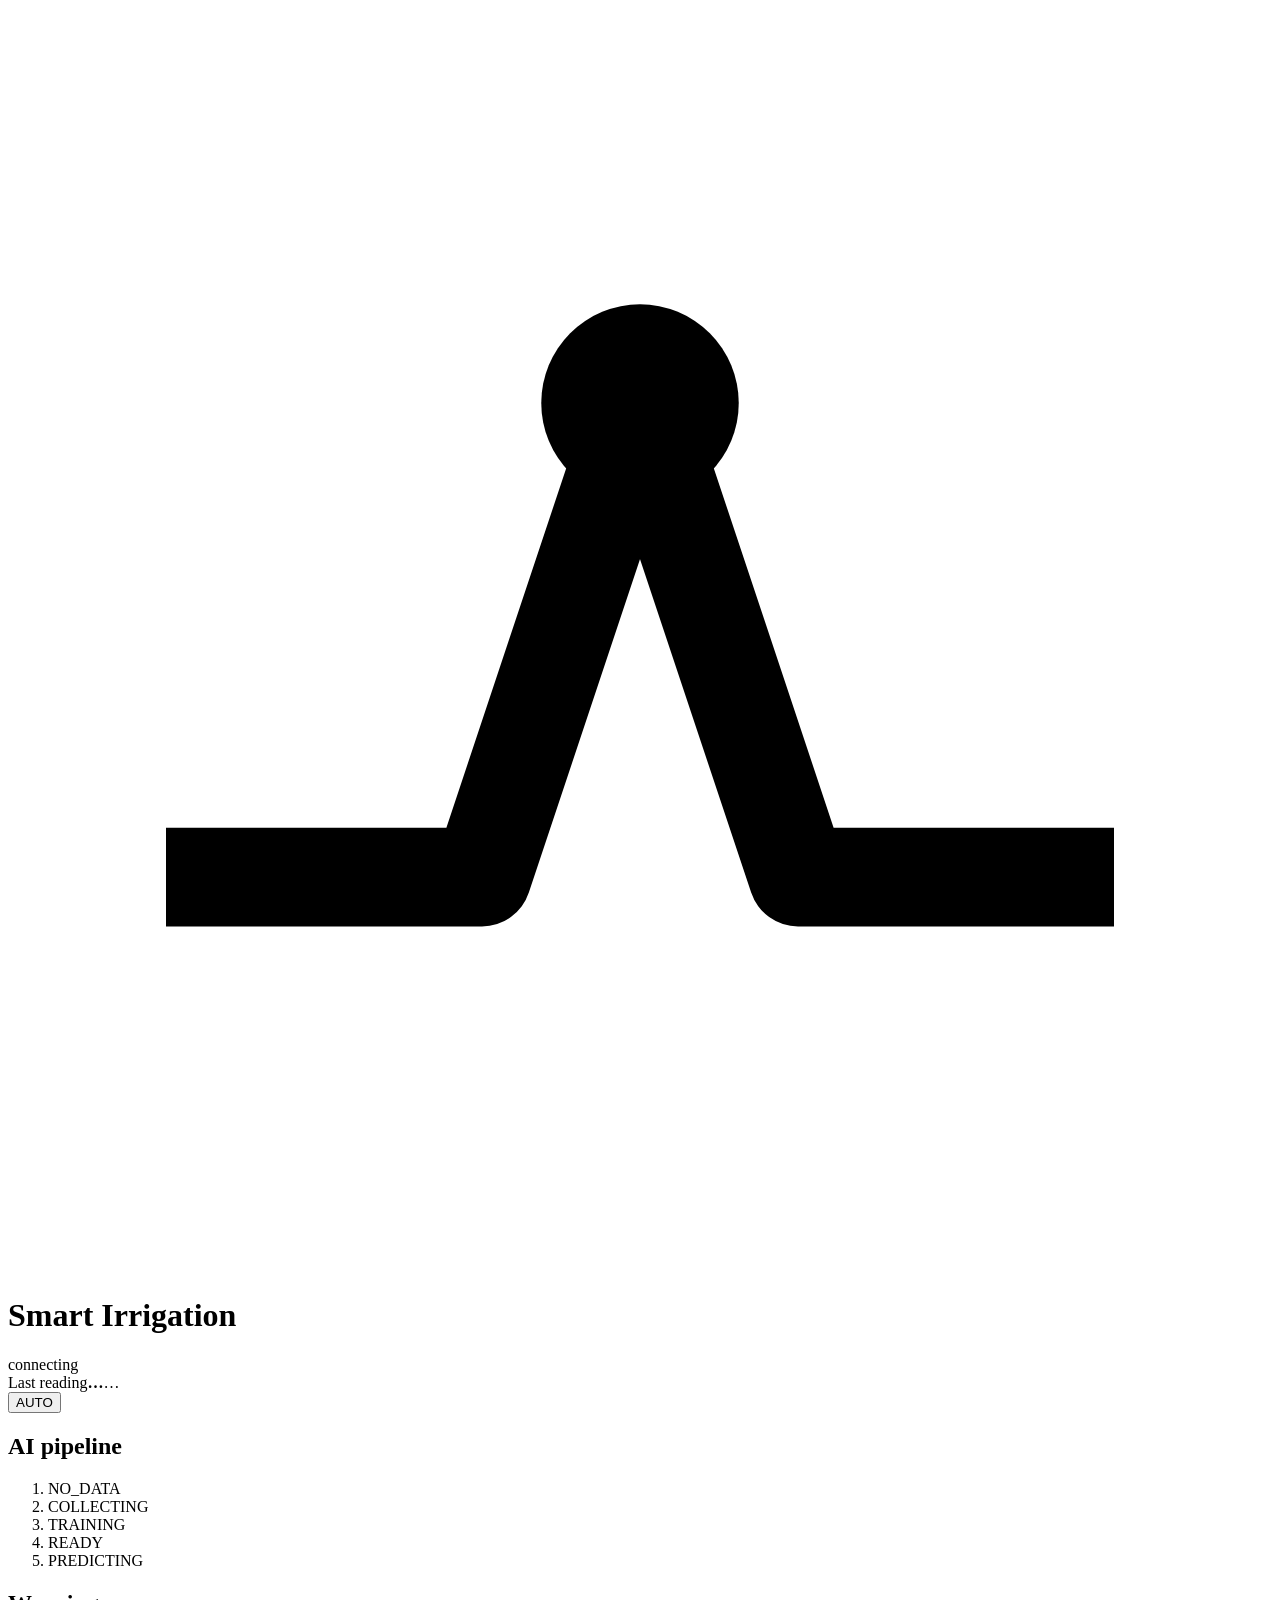
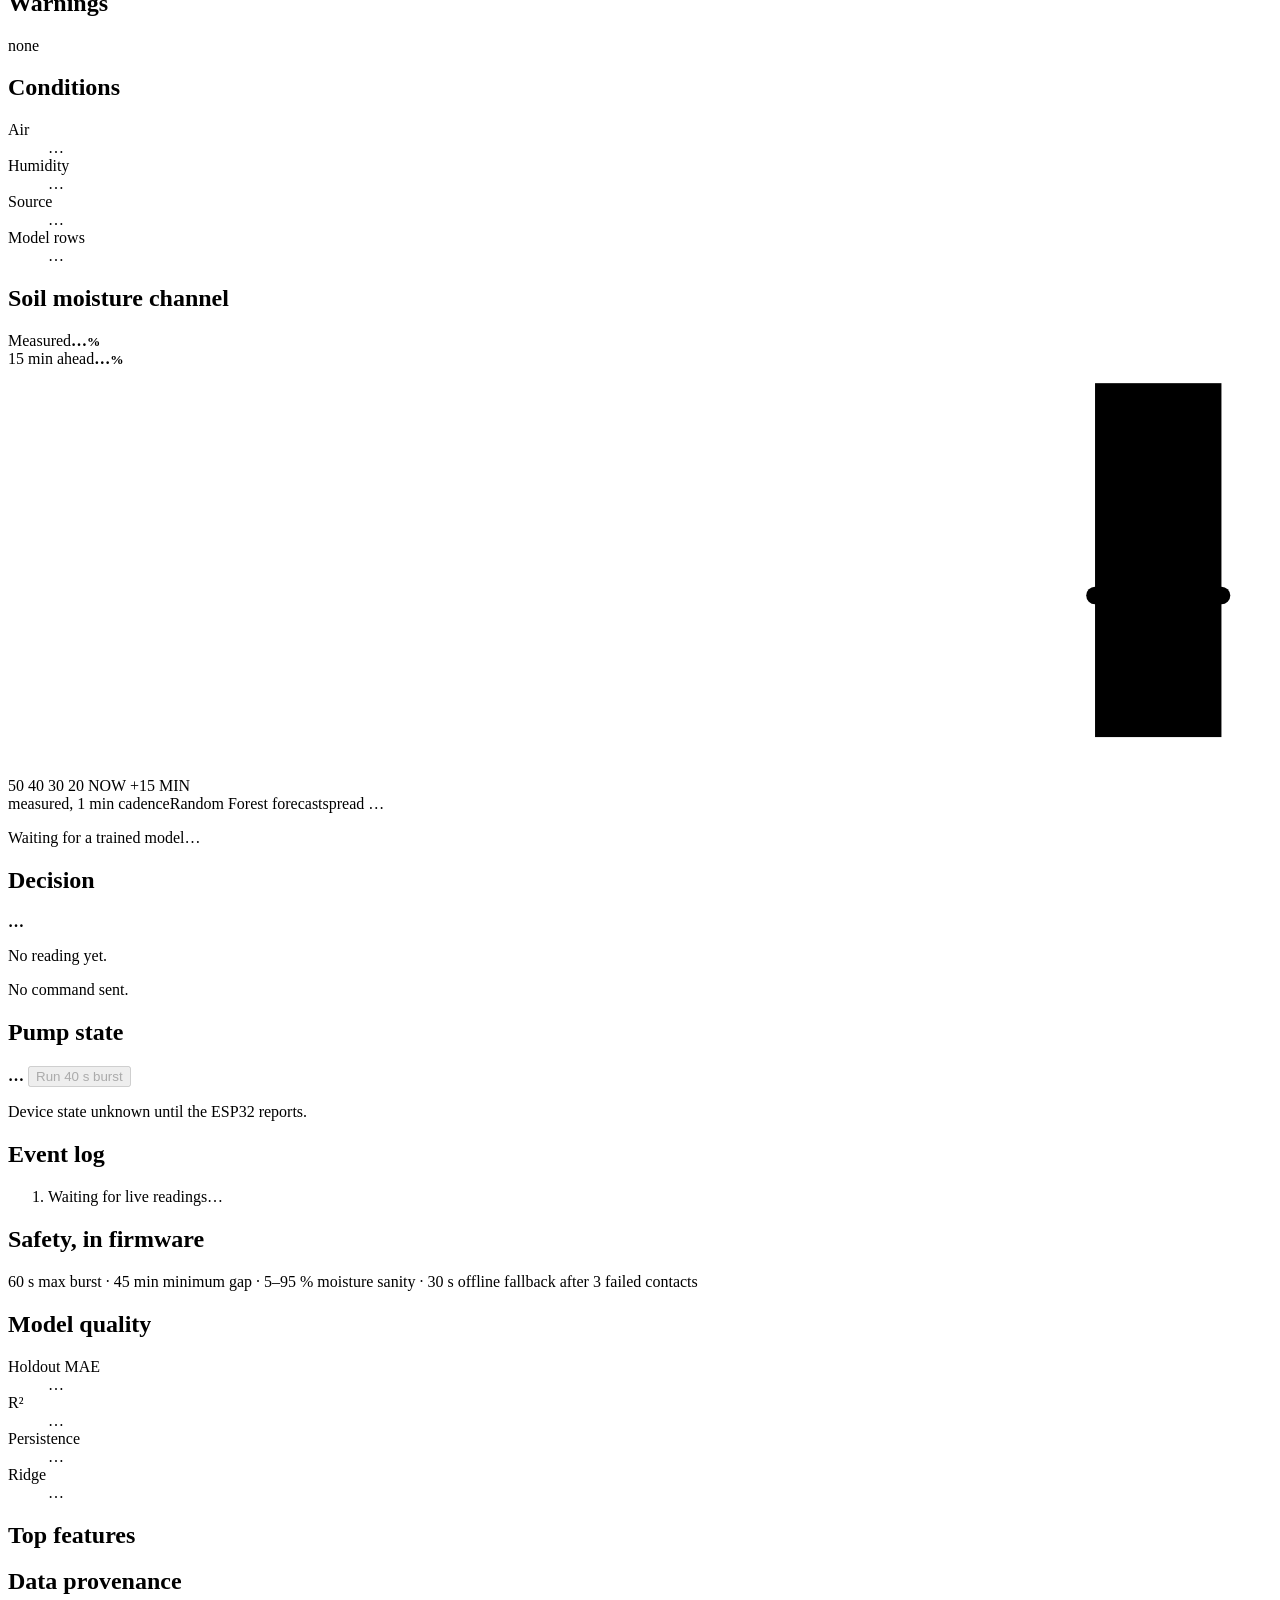
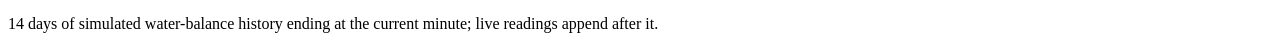
==== src/dashboard/index.html @ 483f6614 "feat: realtime AI dashboard, design system and docs" ====
<!doctype html>
<html lang="en">
<head>
<meta charset="utf-8">
<meta name="viewport" content="width=device-width, initial-scale=1">
<title>Smart Irrigation · Live</title>
<link rel="stylesheet" href="/styles.css">
</head>
<body>
<header class="topbar">
  <svg class="brandmark" viewBox="0 0 32 32" aria-hidden="true"><path d="M4 22h8l4-12 4 12h8" fill="none" stroke="currentColor" stroke-width="2.5" stroke-linejoin="round"/><circle cx="16" cy="10" r="2.5" fill="currentColor"/></svg>
  <h1>Smart Irrigation</h1>
  <div class="conn" id="conn"><span class="pip" aria-hidden="true"></span><span id="connText">connecting</span></div>
  <div class="fresh"><span>Last reading</span><strong id="age">…</strong><span id="clock">…</span></div>
  <button class="mode" id="modeBtn" type="button" aria-pressed="true">AUTO</button>
</header>

<main class="board">
  <aside class="rail panel" aria-label="AI pipeline">
    <h2>AI pipeline</h2>
    <ol class="stations" id="stations">
      <li data-state="NO_DATA"><span class="detent" aria-hidden="true"></span>NO_DATA</li>
      <li data-state="COLLECTING"><span class="detent" aria-hidden="true"></span>COLLECTING</li>
      <li data-state="TRAINING"><span class="detent" aria-hidden="true"></span>TRAINING</li>
      <li data-state="READY"><span class="detent" aria-hidden="true"></span>READY</li>
      <li data-state="PREDICTING"><span class="detent" aria-hidden="true"></span>PREDICTING</li>
    </ol>
    <h2>Warnings</h2>
    <div class="warnings" id="warnings"><span class="muted">none</span></div>
    <h2>Conditions</h2>
    <dl class="conditions">
      <dt>Air</dt><dd id="temp">…</dd>
      <dt>Humidity</dt><dd id="humid">…</dd>
      <dt>Source</dt><dd id="source">…</dd>
      <dt>Model rows</dt><dd id="trainedRows">…</dd>
    </dl>
  </aside>

  <section class="channel panel" aria-label="Moisture channel">
    <div class="channel-head">
      <h2>Soil moisture channel</h2>
      <div class="levels">
        <div><span>Measured</span><strong id="current">…<small>%</small></strong></div>
        <div class="ahead"><span>15 min ahead</span><strong id="forecast">…<small>%</small></strong></div>
      </div>
    </div>
    <div class="gauge-frame">
      <svg id="chart" viewBox="0 0 1000 320" preserveAspectRatio="none" role="img" aria-label="Soil moisture history with a fifteen minute forecast marker">
        <g class="grid" aria-hidden="true">
          <line x1="40" y1="28" x2="980" y2="28"></line>
          <line x1="40" y1="104" x2="980" y2="104"></line>
          <line x1="40" y1="180" x2="980" y2="180"></line>
          <line x1="40" y1="256" x2="980" y2="256"></line>
        </g>
        <rect id="bridgeBand" class="bridge-band" x="860" y="12" width="100" height="280"></rect>
        <path id="trace" class="trace" d=""></path>
        <path id="bridge" class="bridge" d=""></path>
        <line class="station-line" x1="860" y1="12" x2="860" y2="292"></line>
        <line class="station-line ahead-line" x1="960" y1="12" x2="960" y2="292"></line>
        <circle id="nowDot" class="now-dot" cx="860" cy="180" r="7"></circle>
        <circle id="futureDot" class="future-dot" cx="960" cy="180" r="7"></circle>
      </svg>
      <div class="gauge-labels" aria-hidden="true">
        <span class="y-label" style="top:8.75%">50</span>
        <span class="y-label" style="top:32.5%">40</span>
        <span class="y-label" style="top:56.25%">30</span>
        <span class="y-label" style="top:80%">20</span>
        <span class="x-label now">NOW</span>
        <span class="x-label ahead">+15 MIN</span>
      </div>
    </div>
    <div class="legend"><span><b class="key measured"></b>measured, 1 min cadence</span><span><b class="key predicted"></b>Random Forest forecast</span><span id="spread">spread …</span></div>
    <p class="explain" id="forecastWhy">Waiting for a trained model…</p>
  </section>

  <aside class="controls" aria-label="Decision and pump control">
    <section class="panel decision">
      <h2>Decision</h2>
      <strong class="action" id="decision" role="status">…</strong>
      <p id="decisionWhy">No reading yet.</p>
      <p class="burst" id="burstInfo">No command sent.</p>
    </section>
    <section class="panel pump">
      <h2>Pump state</h2>
      <strong class="pump-state" id="pumpState">…</strong>
      <button id="burstBtn" type="button" disabled>Run 40 s burst</button>
      <p class="note" id="pumpNote">Device state unknown until the ESP32 reports.</p>
      <p class="error" id="cmdError" role="alert" hidden></p>
    </section>
    <section class="panel log">
      <h2>Event log</h2>
      <ol id="events"><li>Waiting for live readings…</li></ol>
    </section>
  </aside>

  <footer class="footer panel">
    <div><h2>Safety, in firmware</h2><p>60 s max burst · 45 min minimum gap · 5–95 % moisture sanity · 30 s offline fallback after 3 failed contacts</p></div>
    <div><h2>Model quality</h2><dl class="conditions"><dt>Holdout MAE</dt><dd id="mae">…</dd><dt>R²</dt><dd id="r2">…</dd><dt>Persistence</dt><dd id="persist">…</dd><dt>Ridge</dt><dd id="ridge">…</dd></dl></div>
    <div><h2>Top features</h2><div class="bars" id="importances"></div></div>
    <div><h2>Data provenance</h2><p id="provenance">14 days of simulated water-balance history ending at the current minute; live readings append after it.</p></div>
  </footer>
</main>
<script src="/app.js"></script>
</body>
</html>
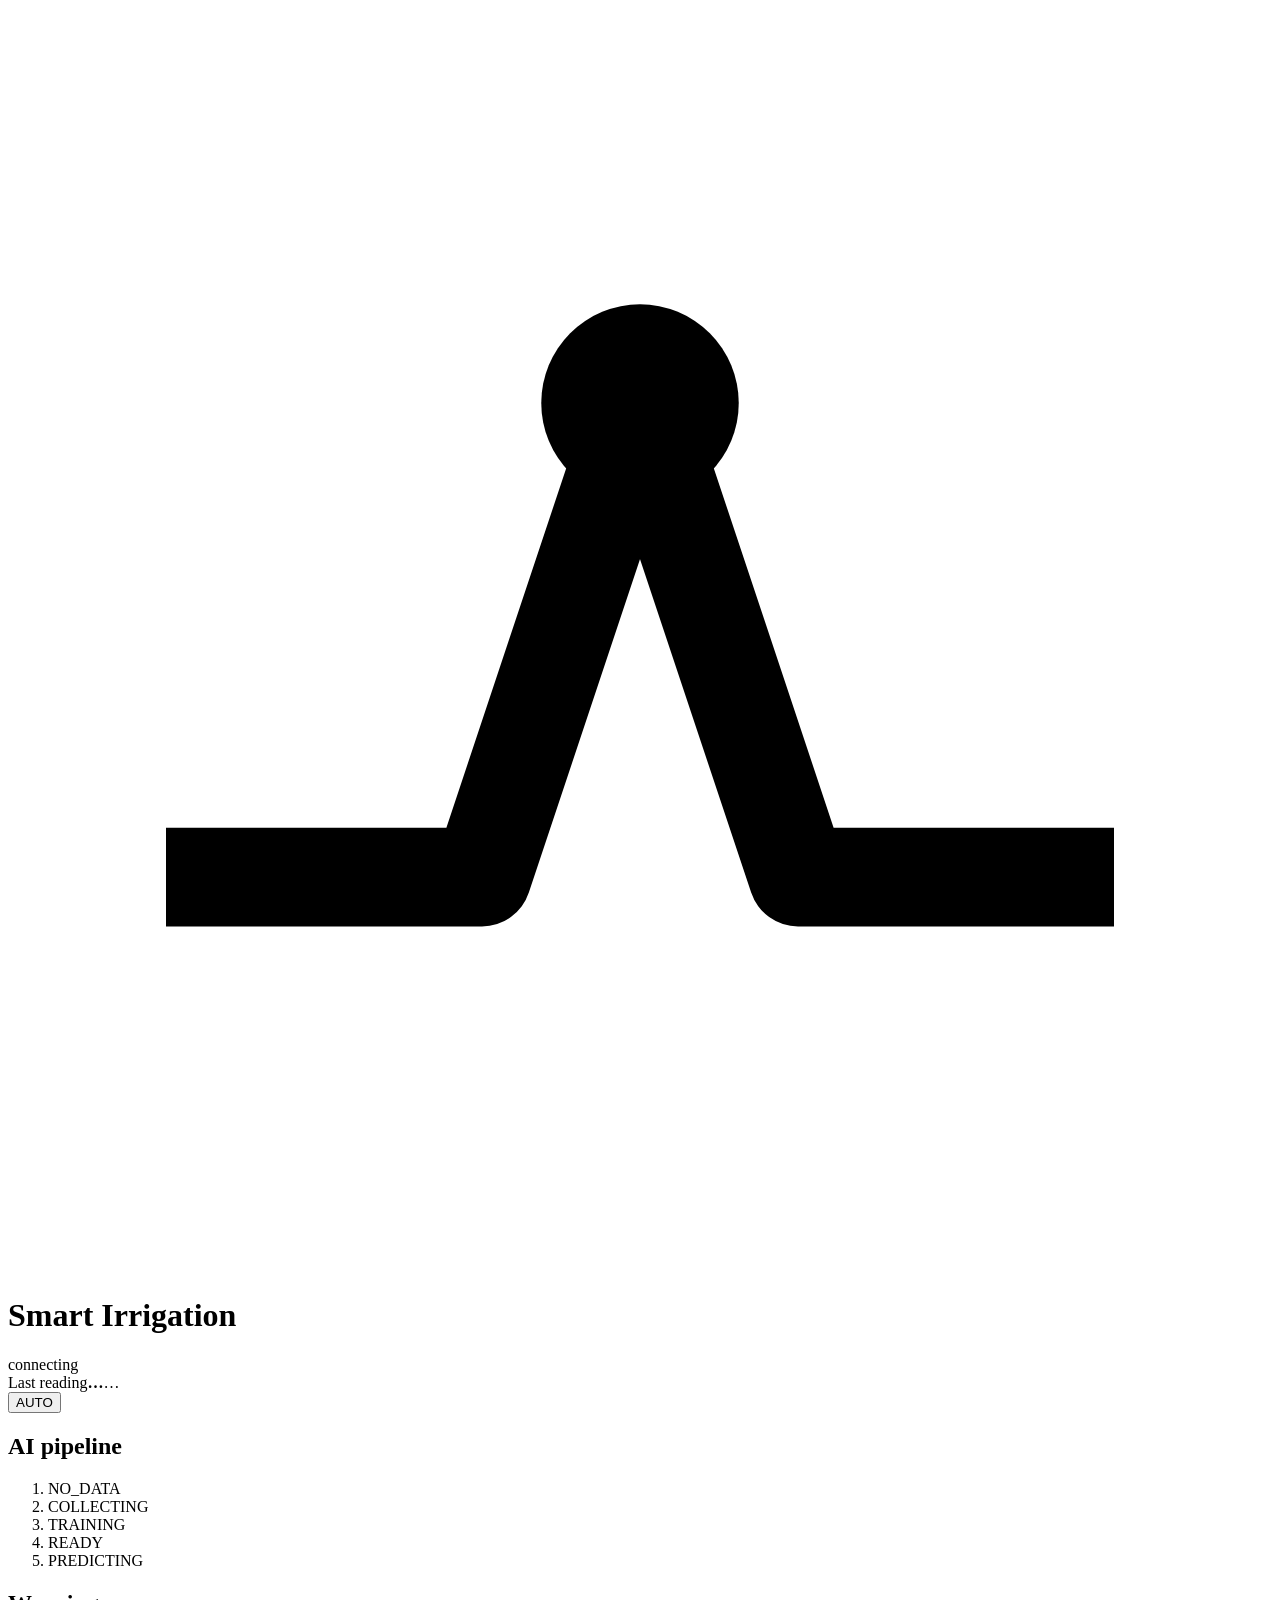
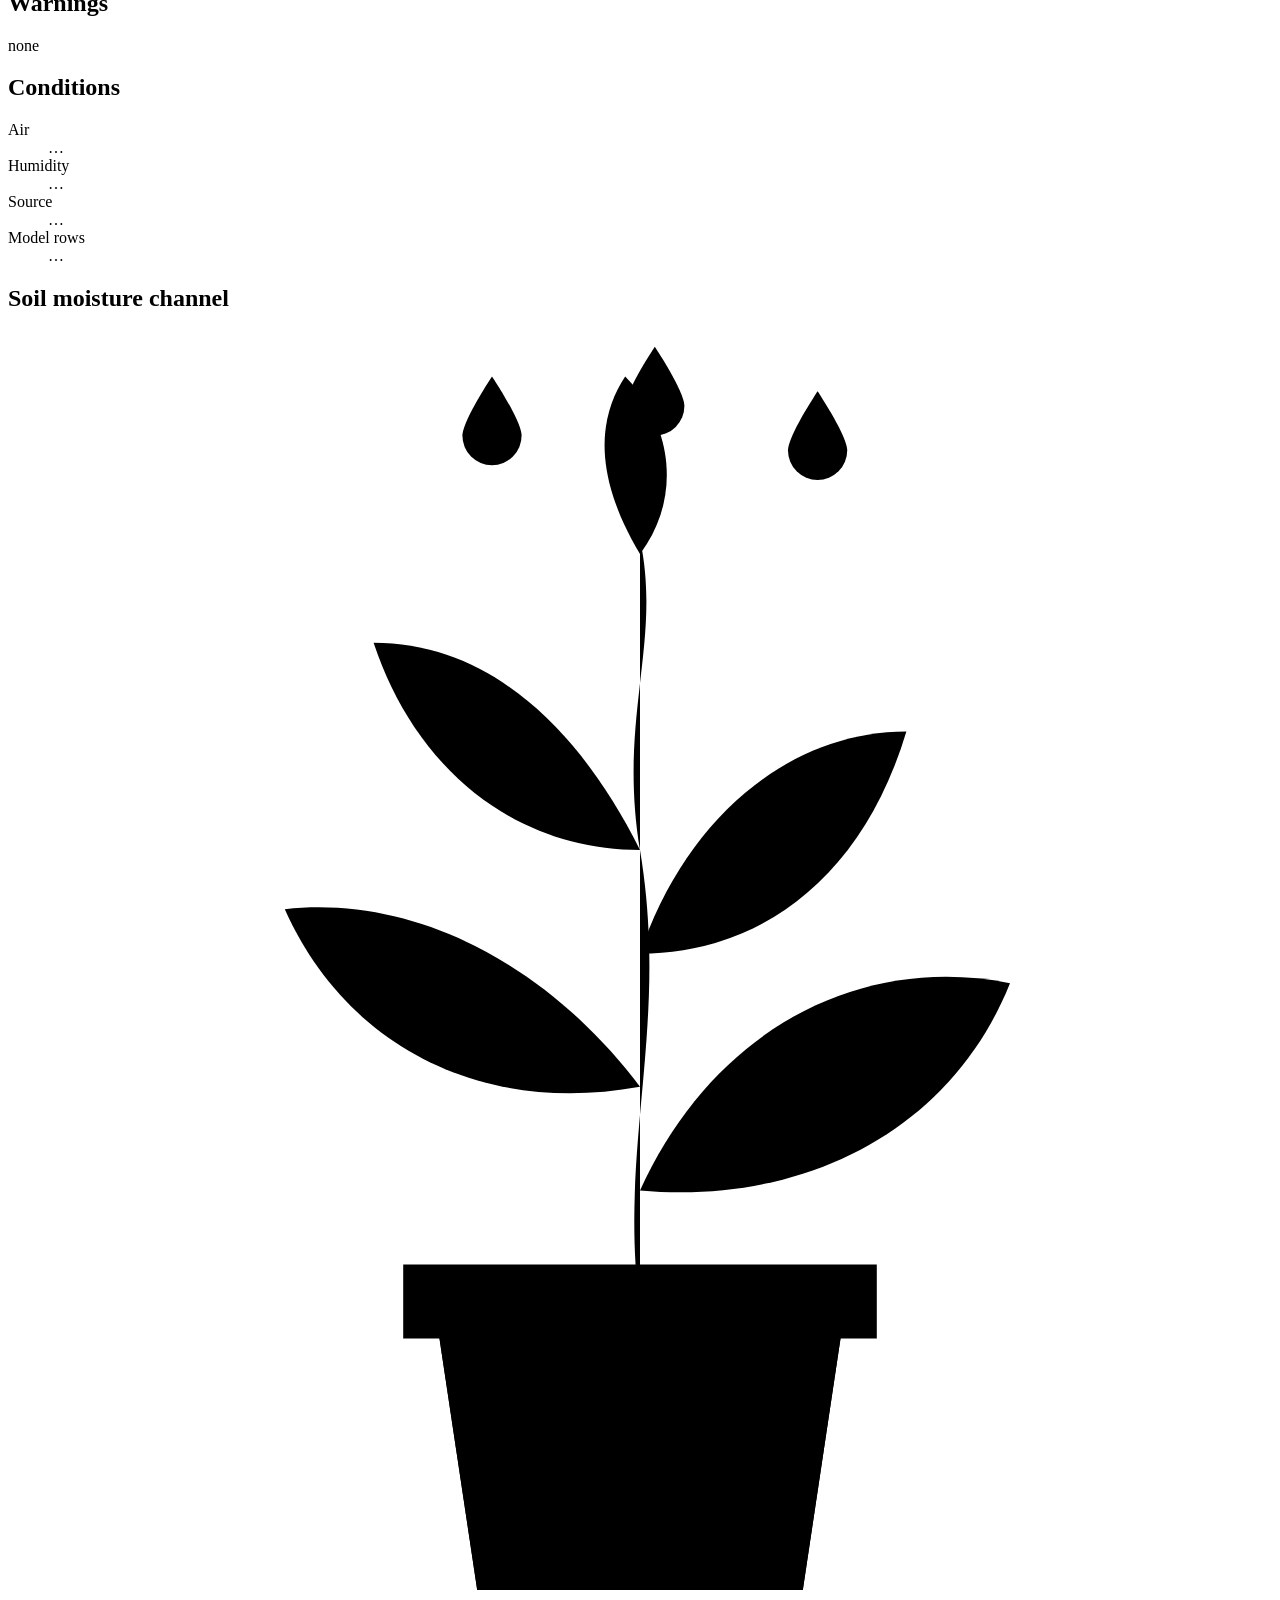
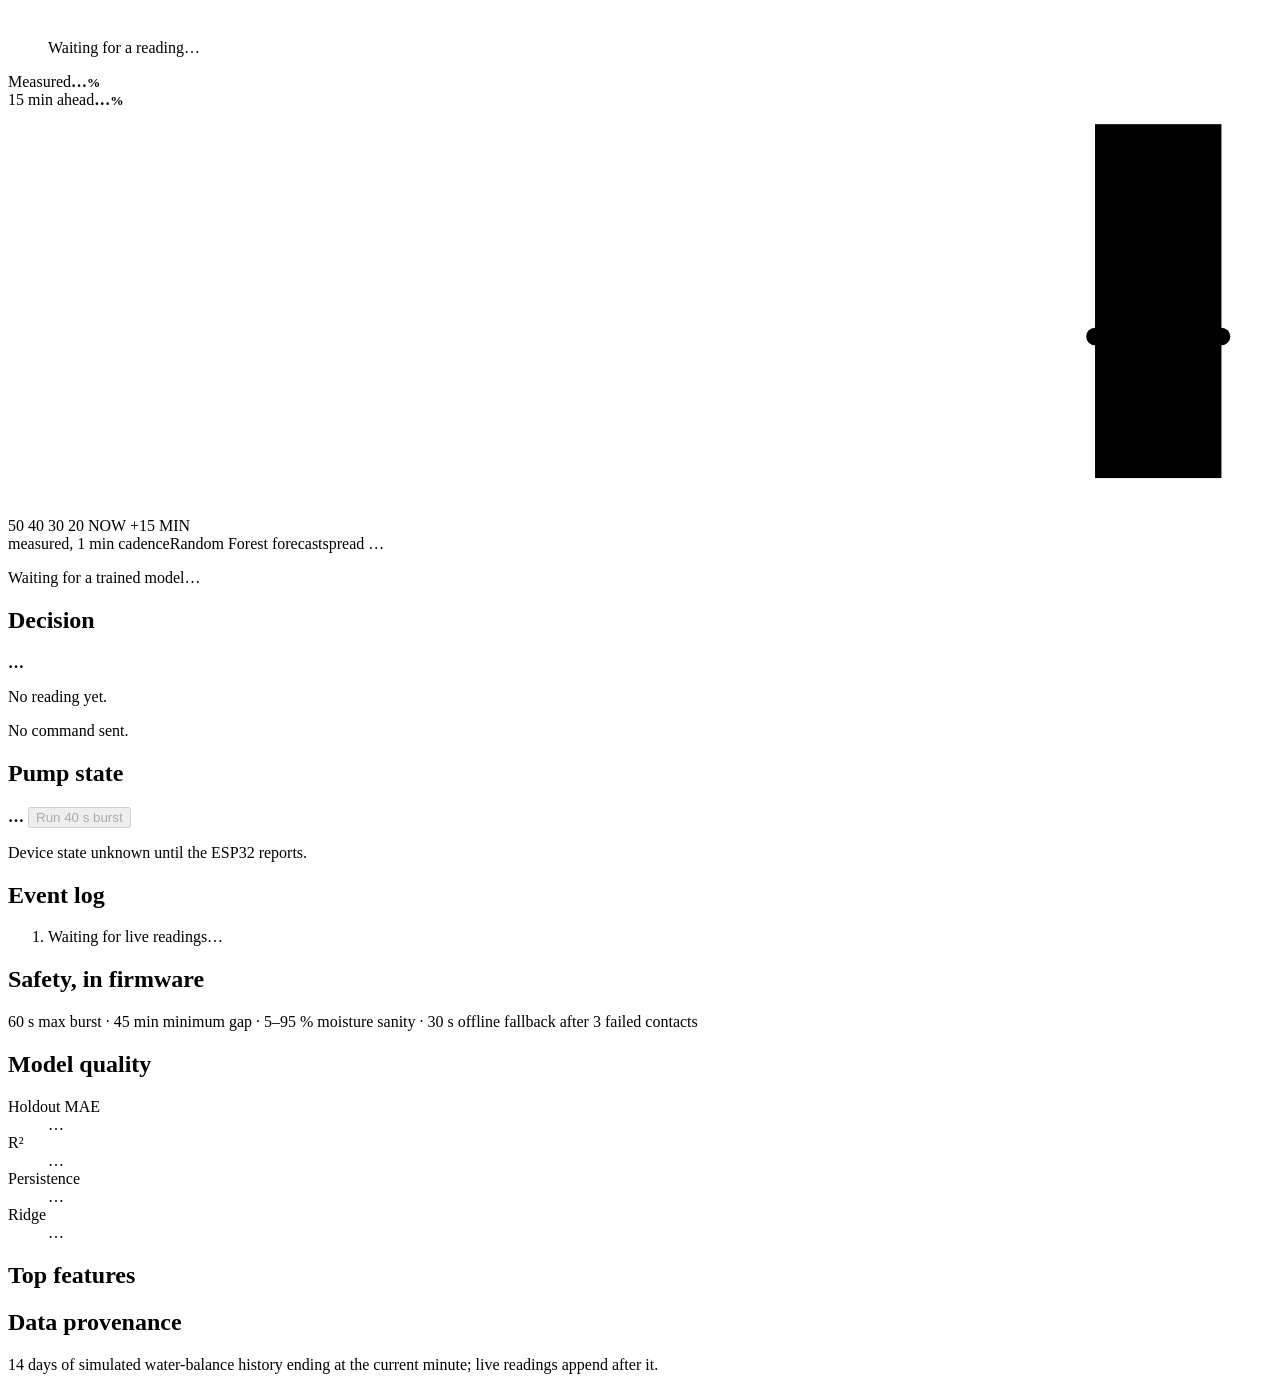
==== commit 1f61fd18: "feat: plant reads live soil moisture in the channel" ====
--- a/src/dashboard/index.html
+++ b/src/dashboard/index.html
@@ -39,9 +39,31 @@
   <section class="channel panel" aria-label="Moisture channel">
     <div class="channel-head">
       <h2>Soil moisture channel</h2>
+      <div class="live-readout">
+      <figure class="plant" id="plant">
+        <svg viewBox="0 0 160 176" aria-hidden="true">
+          <defs><clipPath id="potClip"><path d="M52 130H108L102 170H58Z"/></clipPath></defs>
+          <g class="plant-body">
+            <path class="stem" d="M80 132C77 110 84 94 80 70C77 52 83 42 80 28"/>
+            <g class="leaf left"><path d="M80 70C64 70 50 60 44 42C60 42 72 54 80 70Z"/></g>
+            <g class="leaf right"><path d="M80 84C96 84 110 74 116 54C100 54 86 66 80 84Z"/></g>
+            <g class="leaf left"><path d="M80 102C58 106 40 96 32 78C50 76 68 86 80 102Z"/></g>
+            <g class="leaf right"><path d="M80 116C102 118 122 108 130 88C110 84 90 94 80 116Z"/></g>
+            <g class="leaf crown"><path d="M80 30C74 20 74 12 78 6C84 12 86 22 80 30Z"/></g>
+            <path class="drop" d="M60 6c0 0 4 6 4 8a4 4 0 0 1-8 0c0-2 4-8 4-8Z"/>
+            <path class="drop" d="M82 2c0 0 4 6 4 8a4 4 0 0 1-8 0c0-2 4-8 4-8Z"/>
+            <path class="drop" d="M104 8c0 0 4 6 4 8a4 4 0 0 1-8 0c0-2 4-8 4-8Z"/>
+          </g>
+          <path class="pot-body" d="M52 130H108L102 170H58Z"/>
+          <g clip-path="url(#potClip)"><rect class="water" x="52" y="130" width="56" height="40"/></g>
+          <path class="pot-rim" d="M48 126H112V136H48Z"/>
+        </svg>
+        <figcaption id="plantCaption">Waiting for a reading…</figcaption>
+      </figure>
       <div class="levels">
         <div><span>Measured</span><strong id="current">…<small>%</small></strong></div>
         <div class="ahead"><span>15 min ahead</span><strong id="forecast">…<small>%</small></strong></div>
+      </div>
       </div>
     </div>
     <div class="gauge-frame">
@@ -53,6 +75,7 @@
           <line x1="40" y1="256" x2="980" y2="256"></line>
         </g>
         <rect id="bridgeBand" class="bridge-band" x="860" y="12" width="100" height="280"></rect>
+        <path id="traceFill" class="trace-fill" d=""></path>
         <path id="trace" class="trace" d=""></path>
         <path id="bridge" class="bridge" d=""></path>
         <line class="station-line" x1="860" y1="12" x2="860" y2="292"></line>
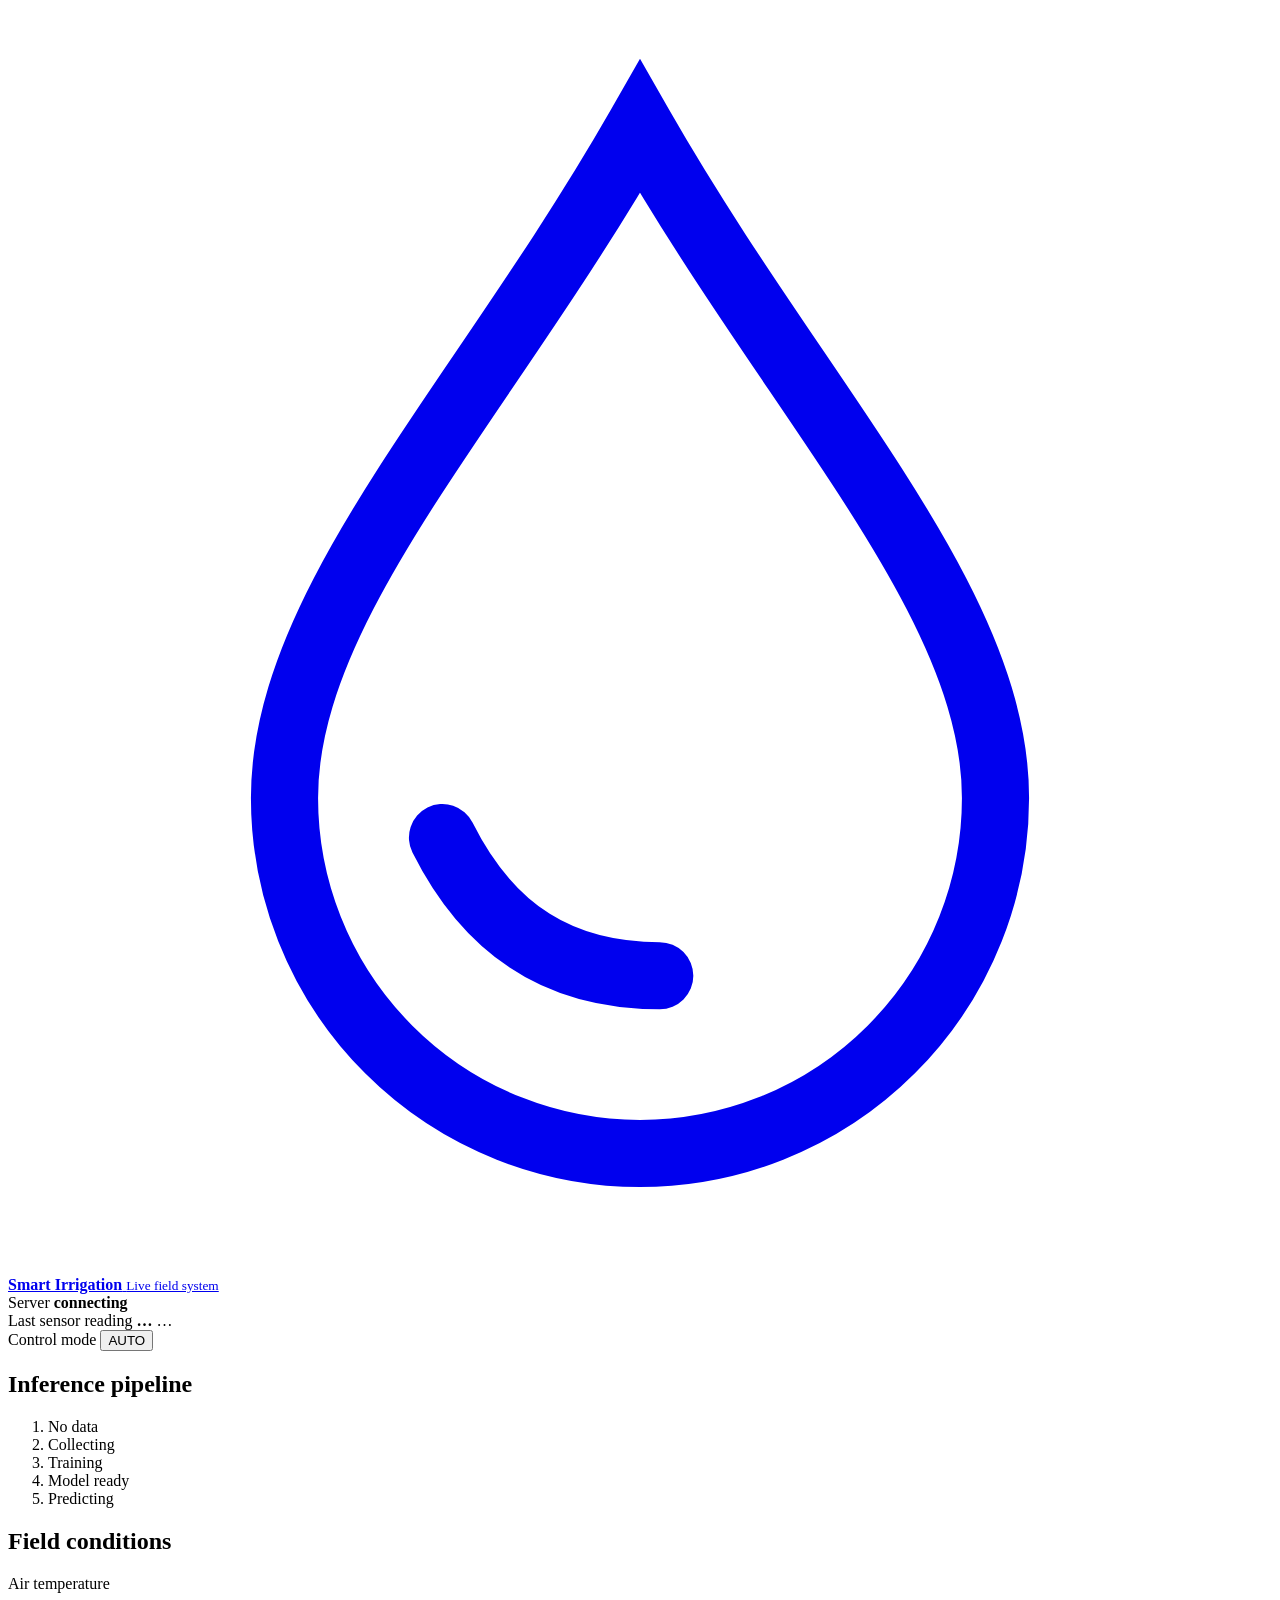
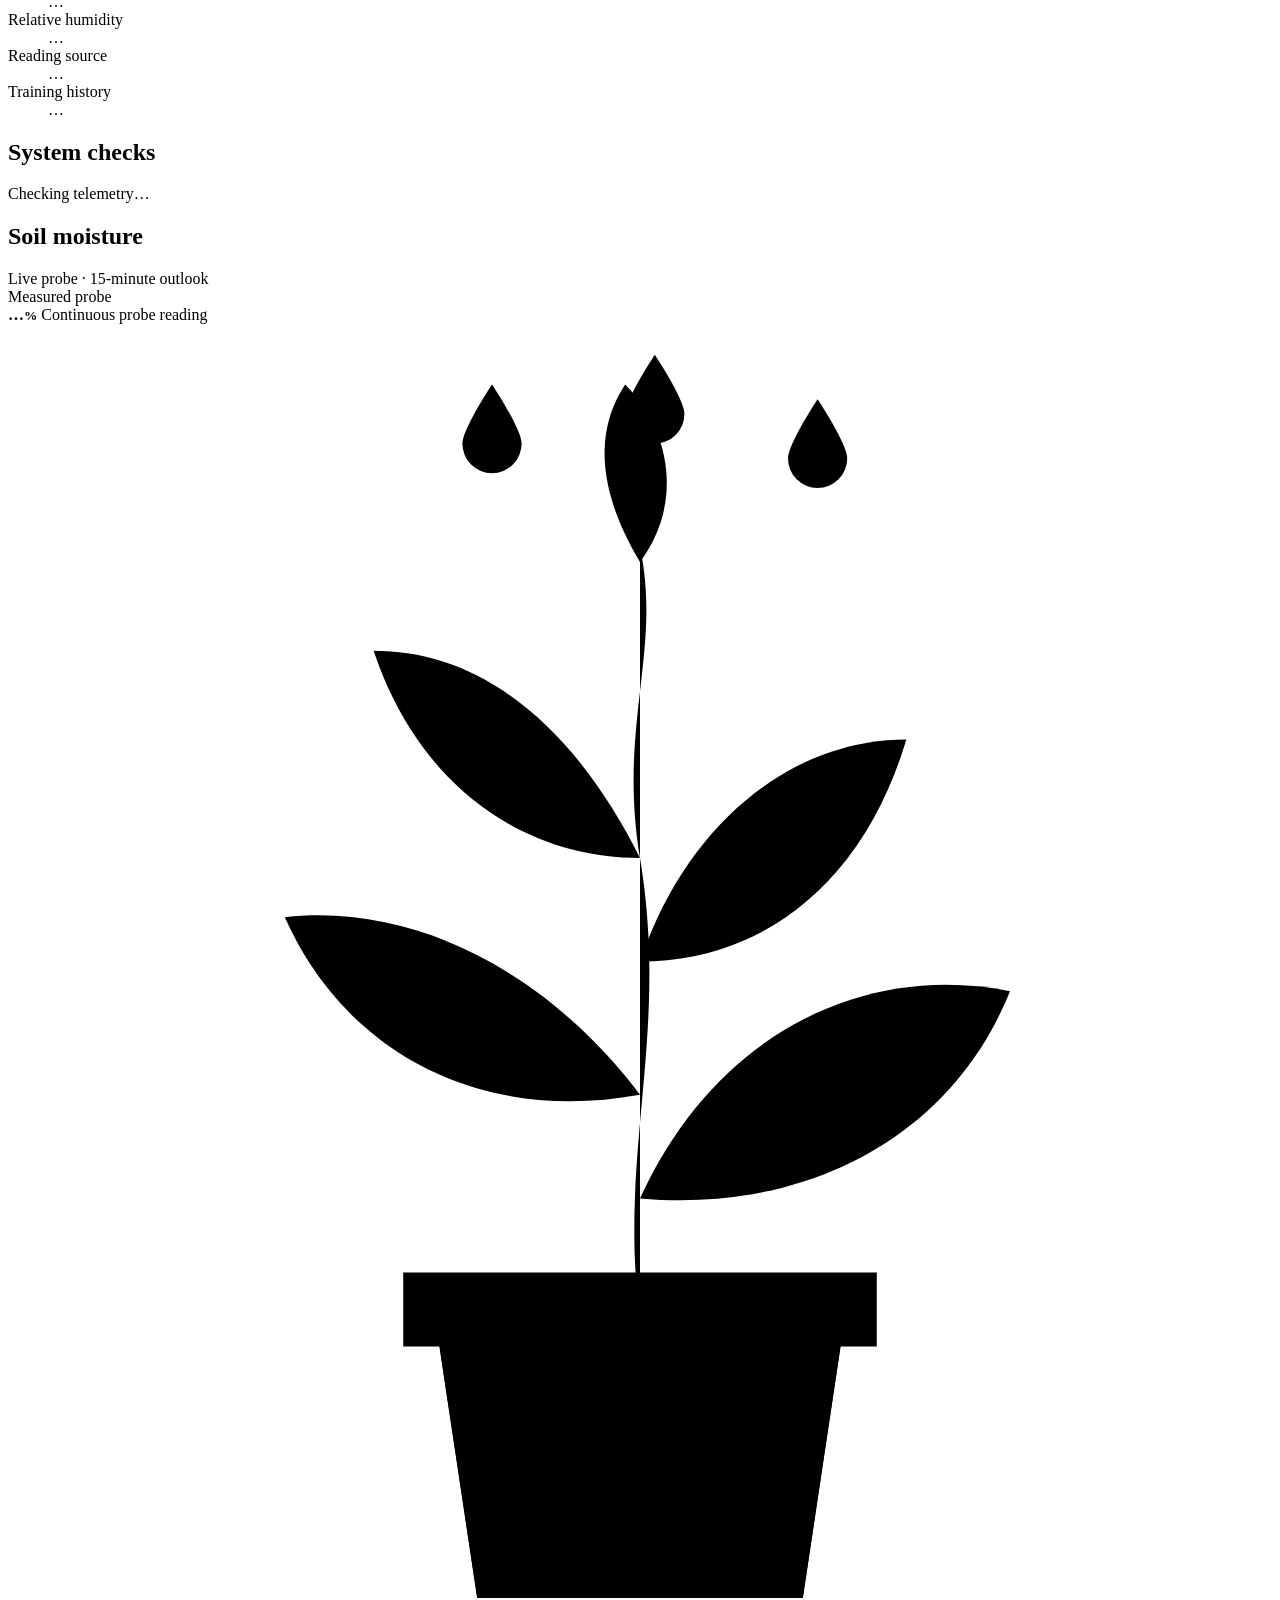
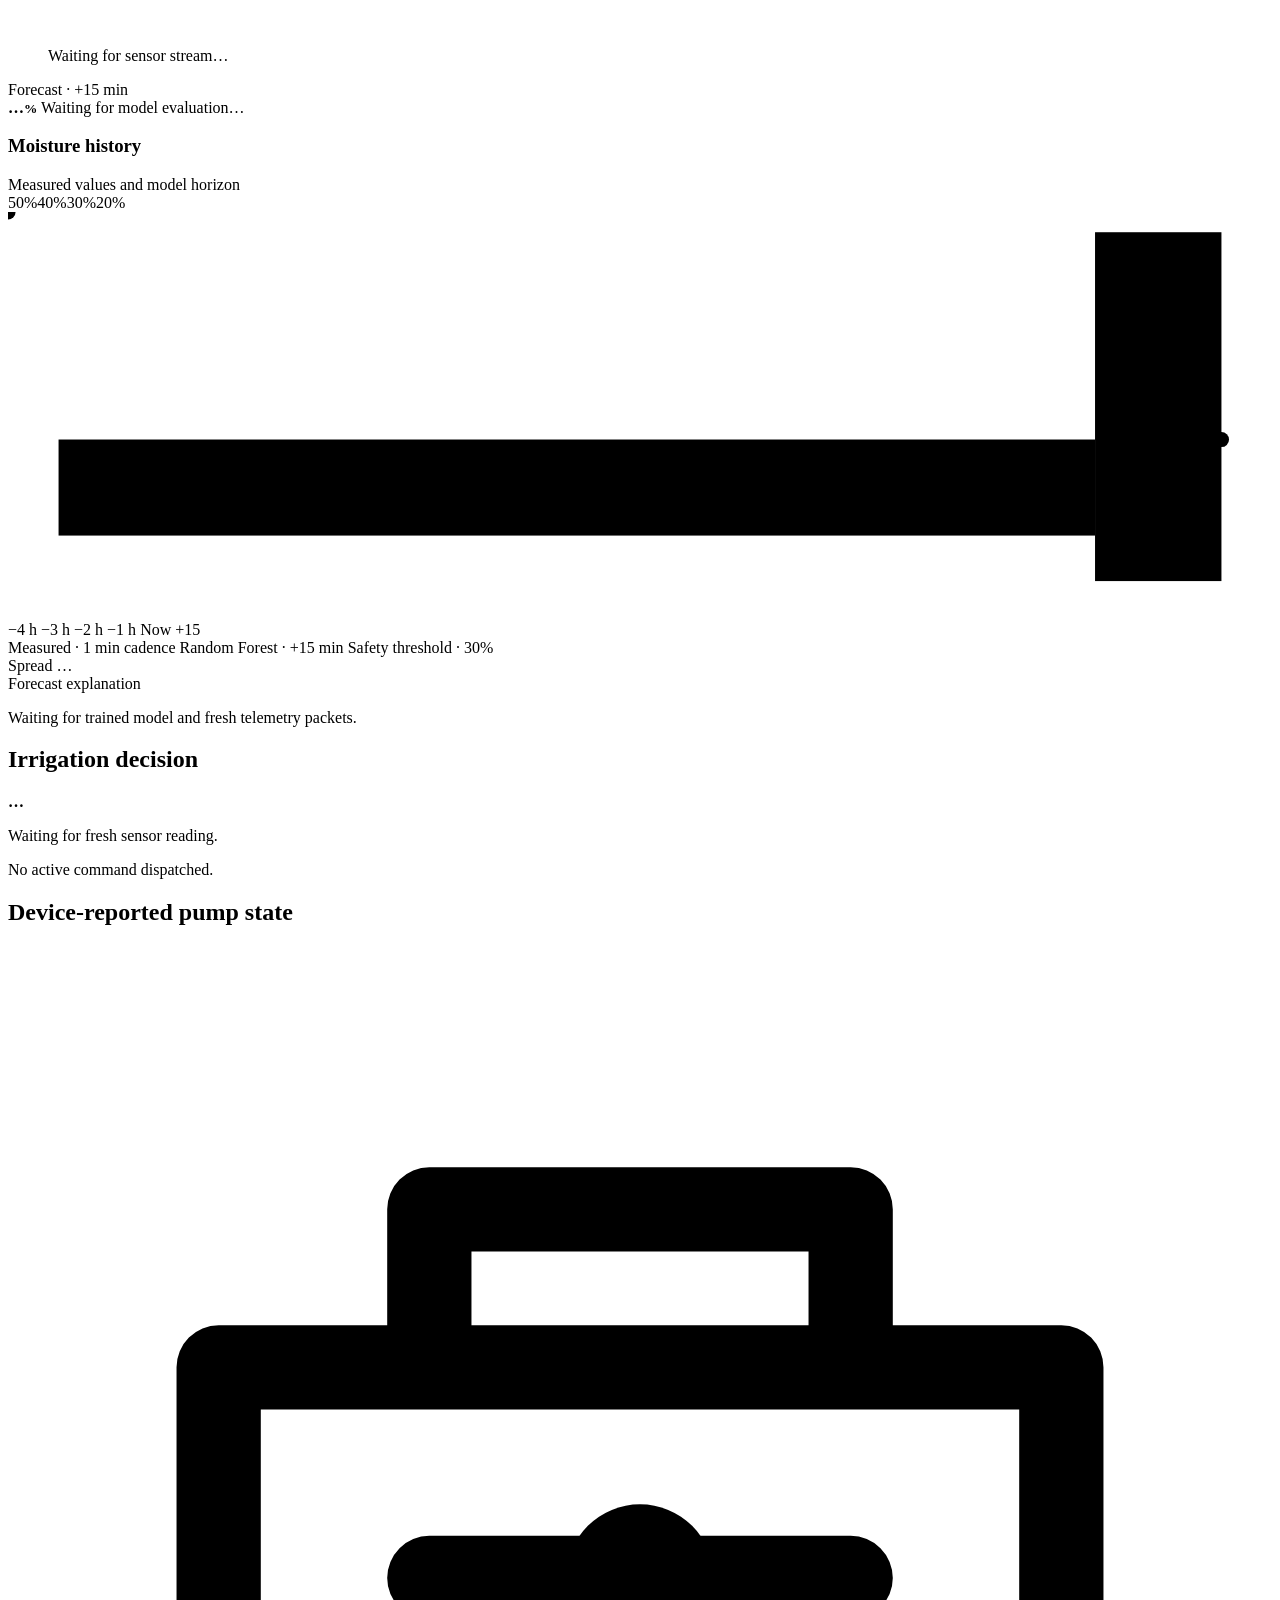
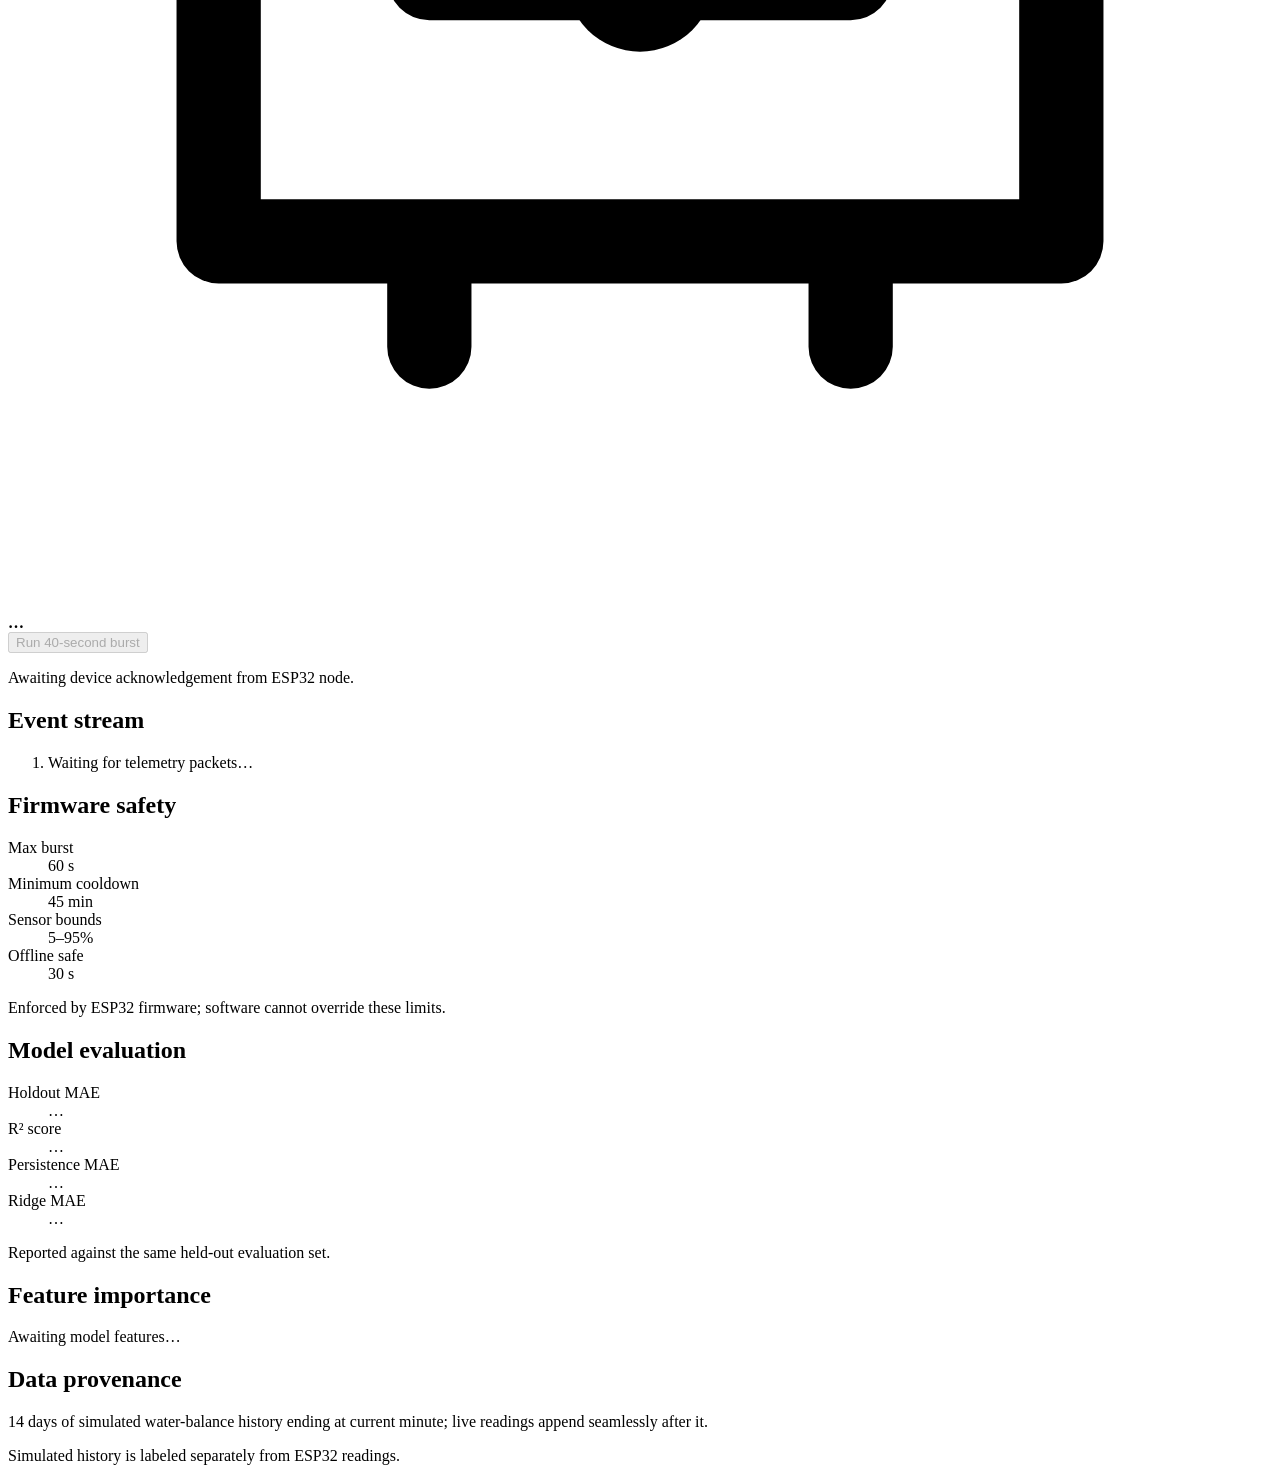
==== commit e7dc929c: "chore: sync dashboard redesign and design records" ====
--- a/src/dashboard/index.html
+++ b/src/dashboard/index.html
@@ -1,126 +1,249 @@
 <!doctype html>
 <html lang="en">
 <head>
-<meta charset="utf-8">
-<meta name="viewport" content="width=device-width, initial-scale=1">
-<title>Smart Irrigation · Live</title>
-<link rel="stylesheet" href="/styles.css">
+  <meta charset="utf-8">
+  <meta name="viewport" content="width=device-width, initial-scale=1">
+  <meta name="theme-color" content="#f2f4ef">
+  <title>Smart Irrigation Dashboard</title>
+  <link rel="stylesheet" href="/styles.css">
 </head>
 <body>
 <header class="topbar">
-  <svg class="brandmark" viewBox="0 0 32 32" aria-hidden="true"><path d="M4 22h8l4-12 4 12h8" fill="none" stroke="currentColor" stroke-width="2.5" stroke-linejoin="round"/><circle cx="16" cy="10" r="2.5" fill="currentColor"/></svg>
-  <h1>Smart Irrigation</h1>
-  <div class="conn" id="conn"><span class="pip" aria-hidden="true"></span><span id="connText">connecting</span></div>
-  <div class="fresh"><span>Last reading</span><strong id="age">…</strong><span id="clock">…</span></div>
-  <button class="mode" id="modeBtn" type="button" aria-pressed="true">AUTO</button>
+  <a class="brand" href="/" aria-label="Smart Irrigation dashboard">
+    <svg class="brandmark" viewBox="0 0 32 32" fill="none" aria-hidden="true">
+      <path d="M16 3C12 10 7 15 7 20a9 9 0 0 0 18 0c0-5-5-10-9-17Z" stroke="currentColor" stroke-width="1.7"/>
+      <path d="M11 21c1.2 2.4 3 3.5 5.5 3.5" stroke="currentColor" stroke-width="1.7" stroke-linecap="round"/>
+    </svg>
+    <span>
+      <strong>Smart Irrigation</strong>
+      <small>Live field system</small>
+    </span>
+  </a>
+
+  <div class="telemetry-bar" aria-label="System connection and freshness">
+    <div class="conn" id="conn" role="status">
+      <span class="conn-pip" aria-hidden="true"></span>
+      <span class="conn-label">Server</span>
+      <strong id="connText">connecting</strong>
+    </div>
+    <div class="freshness">
+      <span>Last sensor reading</span>
+      <strong id="age">…</strong>
+      <time id="clock">…</time>
+    </div>
+    <div class="mode-control">
+      <span class="mode-label">Control mode</span>
+      <button id="modeBtn" class="mode-btn" type="button" aria-pressed="true" title="Switch between automatic and manual mode">
+        <span class="mode-text">AUTO</span>
+        <span class="mode-switch" aria-hidden="true"></span>
+      </button>
+    </div>
+  </div>
 </header>
 
 <main class="board">
-  <aside class="rail panel" aria-label="AI pipeline">
-    <h2>AI pipeline</h2>
-    <ol class="stations" id="stations">
-      <li data-state="NO_DATA"><span class="detent" aria-hidden="true"></span>NO_DATA</li>
-      <li data-state="COLLECTING"><span class="detent" aria-hidden="true"></span>COLLECTING</li>
-      <li data-state="TRAINING"><span class="detent" aria-hidden="true"></span>TRAINING</li>
-      <li data-state="READY"><span class="detent" aria-hidden="true"></span>READY</li>
-      <li data-state="PREDICTING"><span class="detent" aria-hidden="true"></span>PREDICTING</li>
-    </ol>
-    <h2>Warnings</h2>
-    <div class="warnings" id="warnings"><span class="muted">none</span></div>
-    <h2>Conditions</h2>
-    <dl class="conditions">
-      <dt>Air</dt><dd id="temp">…</dd>
-      <dt>Humidity</dt><dd id="humid">…</dd>
-      <dt>Source</dt><dd id="source">…</dd>
-      <dt>Model rows</dt><dd id="trainedRows">…</dd>
-    </dl>
+  <aside class="rail panel" aria-label="AI pipeline and growing conditions">
+    <section class="pipeline">
+      <h2>Inference pipeline</h2>
+      <ol id="stations" class="stations">
+        <li data-state="NO_DATA"><span class="station-mark"></span><span>No data</span></li>
+        <li data-state="COLLECTING"><span class="station-mark"></span><span>Collecting</span></li>
+        <li data-state="TRAINING"><span class="station-mark"></span><span>Training</span></li>
+        <li data-state="READY"><span class="station-mark"></span><span>Model ready</span></li>
+        <li data-state="PREDICTING"><span class="station-mark"></span><span>Predicting</span></li>
+      </ol>
+    </section>
+
+    <section class="conditions">
+      <h2>Field conditions</h2>
+      <dl>
+        <div><dt>Air temperature</dt><dd id="temp">…</dd></div>
+        <div><dt>Relative humidity</dt><dd id="humid">…</dd></div>
+        <div><dt>Reading source</dt><dd id="source">…</dd></div>
+        <div><dt>Training history</dt><dd id="trainedRows">…</dd></div>
+      </dl>
+    </section>
+
+    <section class="warning-section">
+      <h2>System checks</h2>
+      <div id="warnings" class="warnings" aria-live="polite">
+        <span class="muted">Checking telemetry…</span>
+      </div>
+    </section>
   </aside>
 
-  <section class="channel panel" aria-label="Moisture channel">
-    <div class="channel-head">
-      <h2>Soil moisture channel</h2>
-      <div class="live-readout">
+  <section class="channel panel" aria-labelledby="moistureTitle">
+    <div class="channel-heading">
+      <h2 id="moistureTitle">Soil moisture</h2>
+      <span>Live probe · 15-minute outlook</span>
+    </div>
+
+    <div class="sensor-station">
+      <div class="level-group measured-group">
+        <div class="level-label"><span class="key measured"></span>Measured probe</div>
+        <strong id="current">…<small>%</small></strong>
+        <span class="level-sub" id="currentSub">Continuous probe reading</span>
+      </div>
+
       <figure class="plant" id="plant">
-        <svg viewBox="0 0 160 176" aria-hidden="true">
-          <defs><clipPath id="potClip"><path d="M52 130H108L102 170H58Z"/></clipPath></defs>
-          <g class="plant-body">
-            <path class="stem" d="M80 132C77 110 84 94 80 70C77 52 83 42 80 28"/>
-            <g class="leaf left"><path d="M80 70C64 70 50 60 44 42C60 42 72 54 80 70Z"/></g>
-            <g class="leaf right"><path d="M80 84C96 84 110 74 116 54C100 54 86 66 80 84Z"/></g>
-            <g class="leaf left"><path d="M80 102C58 106 40 96 32 78C50 76 68 86 80 102Z"/></g>
-            <g class="leaf right"><path d="M80 116C102 118 122 108 130 88C110 84 90 94 80 116Z"/></g>
-            <g class="leaf crown"><path d="M80 30C74 20 74 12 78 6C84 12 86 22 80 30Z"/></g>
-            <path class="drop" d="M60 6c0 0 4 6 4 8a4 4 0 0 1-8 0c0-2 4-8 4-8Z"/>
-            <path class="drop" d="M82 2c0 0 4 6 4 8a4 4 0 0 1-8 0c0-2 4-8 4-8Z"/>
-            <path class="drop" d="M104 8c0 0 4 6 4 8a4 4 0 0 1-8 0c0-2 4-8 4-8Z"/>
-          </g>
-          <path class="pot-body" d="M52 130H108L102 170H58Z"/>
-          <g clip-path="url(#potClip)"><rect class="water" x="52" y="130" width="56" height="40"/></g>
-          <path class="pot-rim" d="M48 126H112V136H48Z"/>
-        </svg>
-        <figcaption id="plantCaption">Waiting for a reading…</figcaption>
+        <div class="plant-container">
+          <svg viewBox="0 0 160 176" class="plant-svg" aria-hidden="true">
+            <defs>
+              <clipPath id="potClip"><path d="M52 130H108L102 170H58Z"/></clipPath>
+            </defs>
+            <g class="plant-body">
+              <path class="stem" d="M80 132C77 110 84 94 80 70C77 52 83 42 80 28"/>
+              <g class="leaf left"><path d="M80 70C64 70 50 60 44 42C60 42 72 54 80 70Z"/></g>
+              <g class="leaf right"><path d="M80 84C96 84 110 74 116 54C100 54 86 66 80 84Z"/></g>
+              <g class="leaf left"><path d="M80 102C58 106 40 96 32 78C50 76 68 86 80 102Z"/></g>
+              <g class="leaf right"><path d="M80 116C102 118 122 108 130 88C110 84 90 94 80 116Z"/></g>
+              <g class="leaf crown"><path d="M80 30C74 20 74 12 78 6C84 12 86 22 80 30Z"/></g>
+              <path class="drop drop-1" d="M60 6c0 0 4 6 4 8a4 4 0 0 1-8 0c0-2 4-8 4-8Z"/>
+              <path class="drop drop-2" d="M82 2c0 0 4 6 4 8a4 4 0 0 1-8 0c0-2 4-8 4-8Z"/>
+              <path class="drop drop-3" d="M104 8c0 0 4 6 4 8a4 4 0 0 1-8 0c0-2 4-8 4-8Z"/>
+            </g>
+            <path class="pot-body" d="M52 130H108L102 170H58Z"/>
+            <g clip-path="url(#potClip)">
+              <rect class="water" x="52" y="130" width="56" height="40"/>
+            </g>
+            <path class="pot-rim" d="M48 126H112V136H48Z"/>
+          </svg>
+        </div>
+        <figcaption id="plantCaption">Waiting for sensor stream…</figcaption>
       </figure>
-      <div class="levels">
-        <div><span>Measured</span><strong id="current">…<small>%</small></strong></div>
-        <div class="ahead"><span>15 min ahead</span><strong id="forecast">…<small>%</small></strong></div>
-      </div>
-      </div>
+
+      <div class="level-group ahead-group">
+        <div class="level-label"><span class="key predicted"></span>Forecast · +15 min</div>
+        <strong id="forecast">…<small>%</small></strong>
+        <span class="level-sub" id="trendDelta">Waiting for model evaluation…</span>
+      </div>
+    </div>
+
+    <div class="chart-heading">
+      <h3>Moisture history</h3>
+      <span>Measured values and model horizon</span>
     </div>
     <div class="gauge-frame">
-      <svg id="chart" viewBox="0 0 1000 320" preserveAspectRatio="none" role="img" aria-label="Soil moisture history with a fifteen minute forecast marker">
-        <g class="grid" aria-hidden="true">
-          <line x1="40" y1="28" x2="980" y2="28"></line>
-          <line x1="40" y1="104" x2="980" y2="104"></line>
-          <line x1="40" y1="180" x2="980" y2="180"></line>
-          <line x1="40" y1="256" x2="980" y2="256"></line>
+      <div class="y-labels" aria-hidden="true">
+        <span>50%</span><span>40%</span><span>30%</span><span>20%</span>
+      </div>
+      <svg id="chart" viewBox="0 0 1000 320" preserveAspectRatio="none" role="img" aria-label="Soil moisture history with a fifteen-minute forecast">
+        <rect class="safety-band" x="40" y="180" width="820" height="76"></rect>
+        <rect id="bridgeBand" class="forecast-band" x="860" y="16" width="100" height="276"></rect>
+        <g class="chart-grid" aria-hidden="true">
+          <line x1="40" y1="28" x2="960" y2="28"></line>
+          <line x1="40" y1="104" x2="960" y2="104"></line>
+          <line class="threshold-line" x1="40" y1="180" x2="960" y2="180"></line>
+          <line x1="40" y1="256" x2="960" y2="256"></line>
+          <line class="chart-base" x1="40" y1="292" x2="960" y2="292"></line>
         </g>
-        <rect id="bridgeBand" class="bridge-band" x="860" y="12" width="100" height="280"></rect>
-        <path id="traceFill" class="trace-fill" d=""></path>
-        <path id="trace" class="trace" d=""></path>
-        <path id="bridge" class="bridge" d=""></path>
-        <line class="station-line" x1="860" y1="12" x2="860" y2="292"></line>
-        <line class="station-line ahead-line" x1="960" y1="12" x2="960" y2="292"></line>
-        <circle id="nowDot" class="now-dot" cx="860" cy="180" r="7"></circle>
-        <circle id="futureDot" class="future-dot" cx="960" cy="180" r="7"></circle>
+        <path id="traceFill" class="trace-fill"></path>
+        <path id="trace" class="trace"></path>
+        <path id="bridge" class="bridge"></path>
+        <circle id="nowDot" class="now-dot" r="6"></circle>
+        <circle id="futureDot" class="future-dot" cx="960" cy="180" r="6"></circle>
       </svg>
-      <div class="gauge-labels" aria-hidden="true">
-        <span class="y-label" style="top:8.75%">50</span>
-        <span class="y-label" style="top:32.5%">40</span>
-        <span class="y-label" style="top:56.25%">30</span>
-        <span class="y-label" style="top:80%">20</span>
-        <span class="x-label now">NOW</span>
-        <span class="x-label ahead">+15 MIN</span>
-      </div>
-    </div>
-    <div class="legend"><span><b class="key measured"></b>measured, 1 min cadence</span><span><b class="key predicted"></b>Random Forest forecast</span><span id="spread">spread …</span></div>
-    <p class="explain" id="forecastWhy">Waiting for a trained model…</p>
+      <div class="chart-tooltip" id="chartTooltip" hidden>
+        <strong id="ttVal">…</strong>
+        <time id="ttTime">…</time>
+      </div>
+      <div class="x-labels" aria-hidden="true">
+        <span class="t-tick" style="left:4%">−4 h</span>
+        <span class="t-tick" style="left:24.5%">−3 h</span>
+        <span class="t-tick" style="left:45%">−2 h</span>
+        <span class="t-tick" style="left:65.5%">−1 h</span>
+        <span class="t-tick now" style="left:86%">Now</span>
+        <span class="t-tick ahead" style="left:96%">+15</span>
+      </div>
+    </div>
+    <div class="legend-bar">
+      <div class="legend">
+        <span><b class="key measured"></b>Measured · 1 min cadence</span>
+        <span><b class="key predicted"></b>Random Forest · +15 min</span>
+        <span><b class="key threshold"></b>Safety threshold · 30%</span>
+      </div>
+      <span class="spread-indicator" id="spread">Spread …</span>
+    </div>
+    <div class="explain-box">
+      <span class="explain-label">Forecast explanation</span>
+      <p class="explain" id="forecastWhy">Waiting for trained model and fresh telemetry packets.</p>
+    </div>
   </section>
 
-  <aside class="controls" aria-label="Decision and pump control">
-    <section class="panel decision">
-      <h2>Decision</h2>
+  <aside class="controls" aria-label="Irrigation decision and pump controls">
+    <section class="decision-section control-section">
+      <h2>Irrigation decision</h2>
       <strong class="action" id="decision" role="status">…</strong>
-      <p id="decisionWhy">No reading yet.</p>
-      <p class="burst" id="burstInfo">No command sent.</p>
-    </section>
-    <section class="panel pump">
-      <h2>Pump state</h2>
-      <strong class="pump-state" id="pumpState">…</strong>
-      <button id="burstBtn" type="button" disabled>Run 40 s burst</button>
-      <p class="note" id="pumpNote">Device state unknown until the ESP32 reports.</p>
+      <p class="decision-reason" id="decisionWhy">Waiting for fresh sensor reading.</p>
+      <p class="burst" id="burstInfo">No active command dispatched.</p>
+    </section>
+
+    <section class="pump-section control-section">
+      <h2>Device-reported pump state</h2>
+      <div class="pump-status-box">
+        <div class="pump-icon-wrap" id="pumpIconWrap" aria-hidden="true">
+          <svg class="pump-svg" viewBox="0 0 24 24" fill="none">
+            <path d="M4 8h16v9H4zM8 8V5h8v3M8 17v2m8-2v2M8 12h8" stroke="currentColor" stroke-width="1.6" stroke-linecap="round" stroke-linejoin="round"/>
+            <circle cx="12" cy="12" r="1.4" fill="currentColor"/>
+          </svg>
+        </div>
+        <strong class="pump-state" id="pumpState">…</strong>
+      </div>
+      <button id="burstBtn" class="burst-btn" type="button" disabled title="Trigger a 40-second burst command to the ESP32">
+        Run 40-second burst
+      </button>
+      <p class="note" id="pumpNote">Awaiting device acknowledgement from ESP32 node.</p>
       <p class="error" id="cmdError" role="alert" hidden></p>
     </section>
-    <section class="panel log">
-      <h2>Event log</h2>
-      <ol id="events"><li>Waiting for live readings…</li></ol>
+
+    <section class="log-section control-section">
+      <div class="log-header">
+        <h2>Event stream</h2>
+        <span class="log-live-dot" aria-hidden="true"></span>
+      </div>
+      <div class="log-container">
+        <ol id="events" class="event-stream">
+          <li class="empty-event">Waiting for telemetry packets…</li>
+        </ol>
+      </div>
     </section>
   </aside>
 
   <footer class="footer panel">
-    <div><h2>Safety, in firmware</h2><p>60 s max burst · 45 min minimum gap · 5–95 % moisture sanity · 30 s offline fallback after 3 failed contacts</p></div>
-    <div><h2>Model quality</h2><dl class="conditions"><dt>Holdout MAE</dt><dd id="mae">…</dd><dt>R²</dt><dd id="r2">…</dd><dt>Persistence</dt><dd id="persist">…</dd><dt>Ridge</dt><dd id="ridge">…</dd></dl></div>
-    <div><h2>Top features</h2><div class="bars" id="importances"></div></div>
-    <div><h2>Data provenance</h2><p id="provenance">14 days of simulated water-balance history ending at the current minute; live readings append after it.</p></div>
+    <section class="footer-col">
+      <h2>Firmware safety</h2>
+      <dl class="safety-list">
+        <div><dt>Max burst</dt><dd>60 s</dd></div>
+        <div><dt>Minimum cooldown</dt><dd>45 min</dd></div>
+        <div><dt>Sensor bounds</dt><dd>5–95%</dd></div>
+        <div><dt>Offline safe</dt><dd>30 s</dd></div>
+      </dl>
+      <p class="footer-note">Enforced by ESP32 firmware; software cannot override these limits.</p>
+    </section>
+
+    <section class="footer-col">
+      <h2>Model evaluation</h2>
+      <dl class="benchmark-list">
+        <div><dt>Holdout MAE</dt><dd id="mae">…</dd></div>
+        <div><dt>R² score</dt><dd id="r2">…</dd></div>
+        <div><dt>Persistence MAE</dt><dd id="persist">…</dd></div>
+        <div><dt>Ridge MAE</dt><dd id="ridge">…</dd></div>
+      </dl>
+      <p class="footer-note">Reported against the same held-out evaluation set.</p>
+    </section>
+
+    <section class="footer-col">
+      <h2>Feature importance</h2>
+      <div class="bars" id="importances">
+        <div class="muted">Awaiting model features…</div>
+      </div>
+    </section>
+
+    <section class="footer-col">
+      <h2>Data provenance</h2>
+      <p id="provenance">14 days of simulated water-balance history ending at current minute; live readings append seamlessly after it.</p>
+      <p class="footer-note">Simulated history is labeled separately from ESP32 readings.</p>
+    </section>
   </footer>
 </main>
 <script src="/app.js"></script>
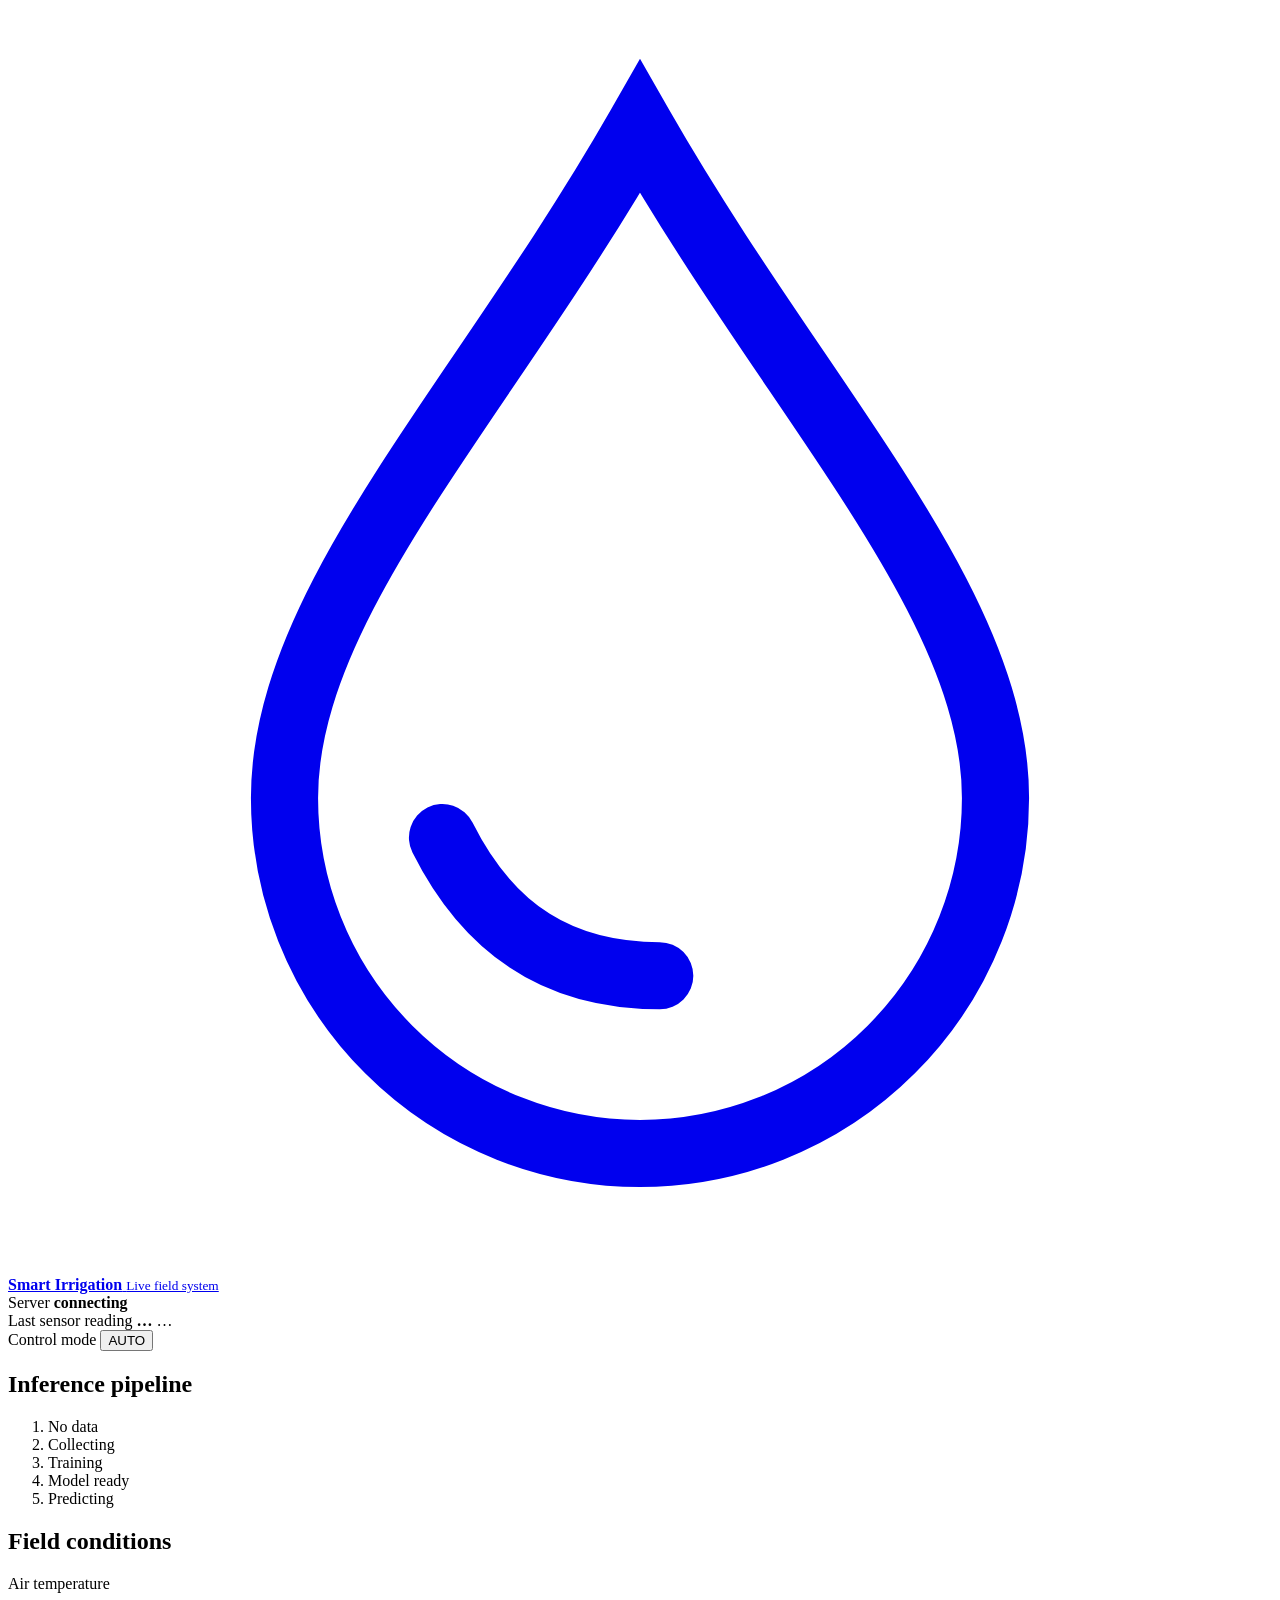
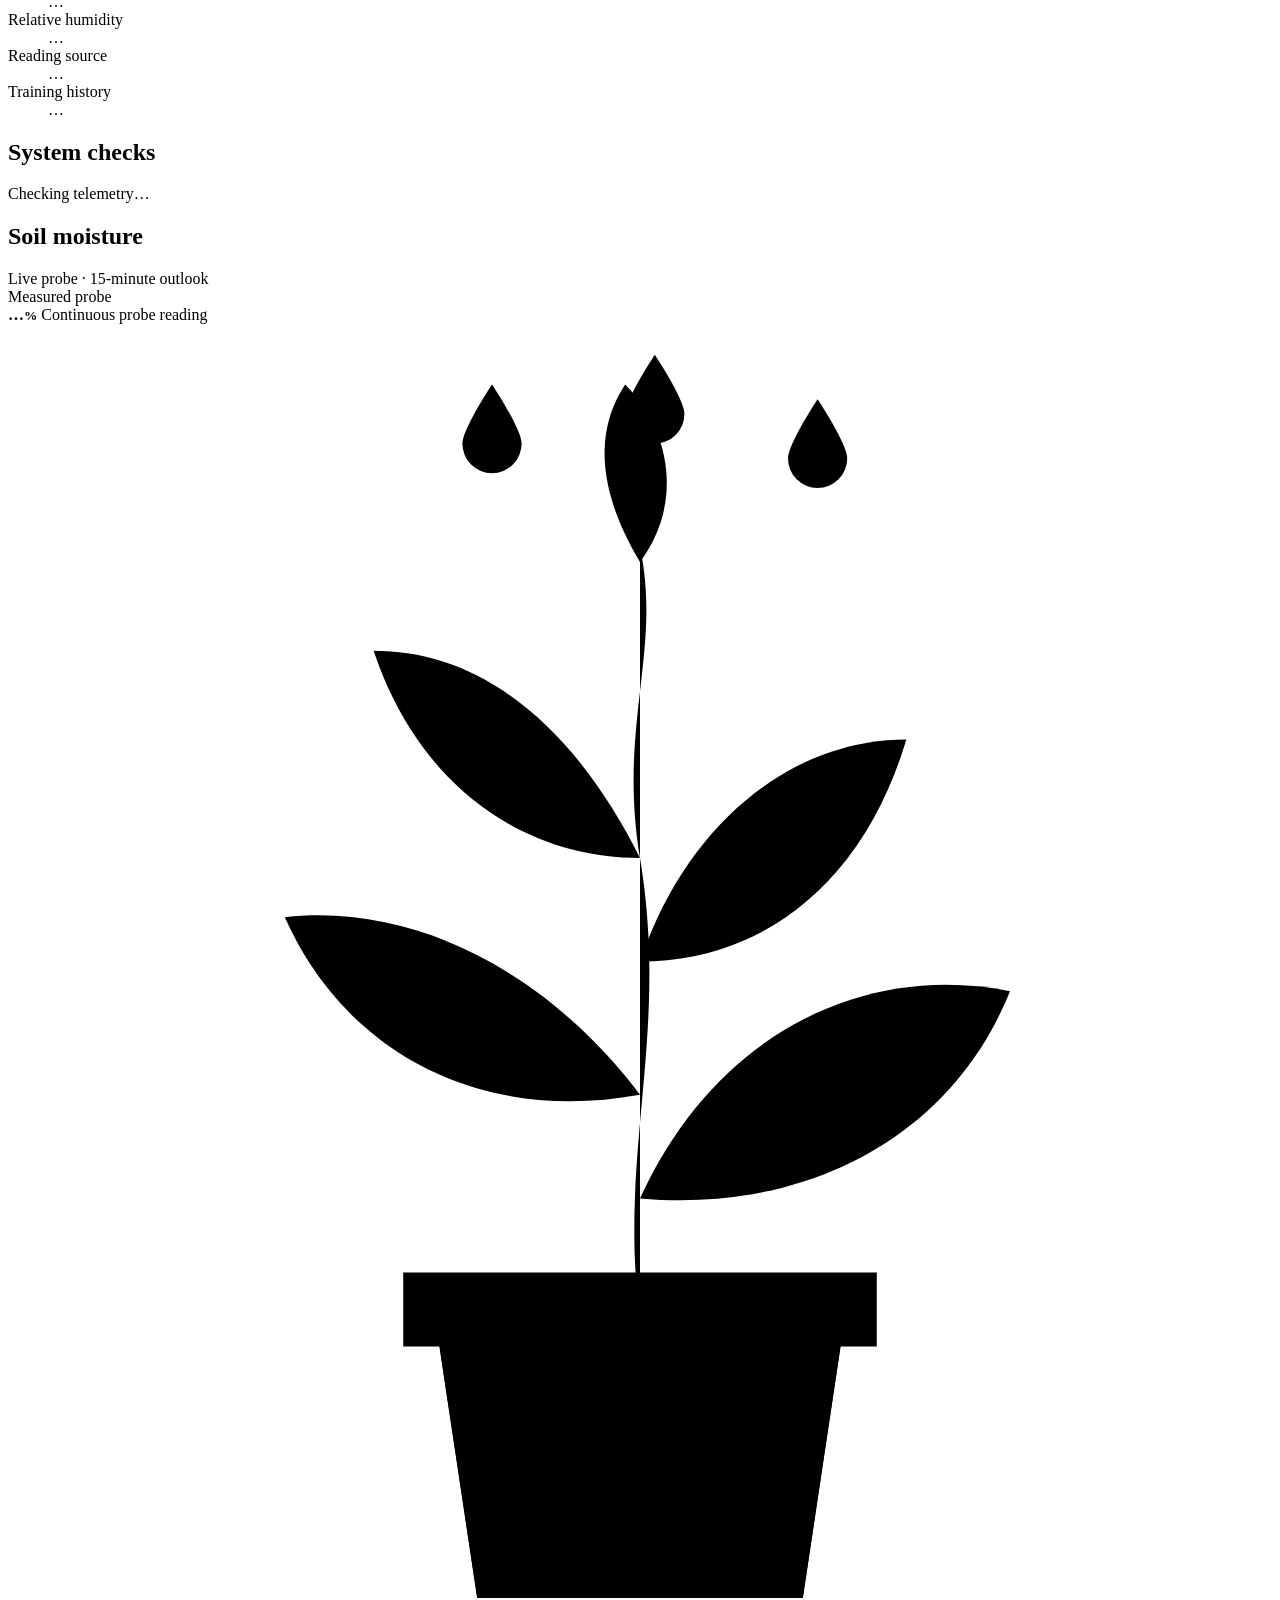
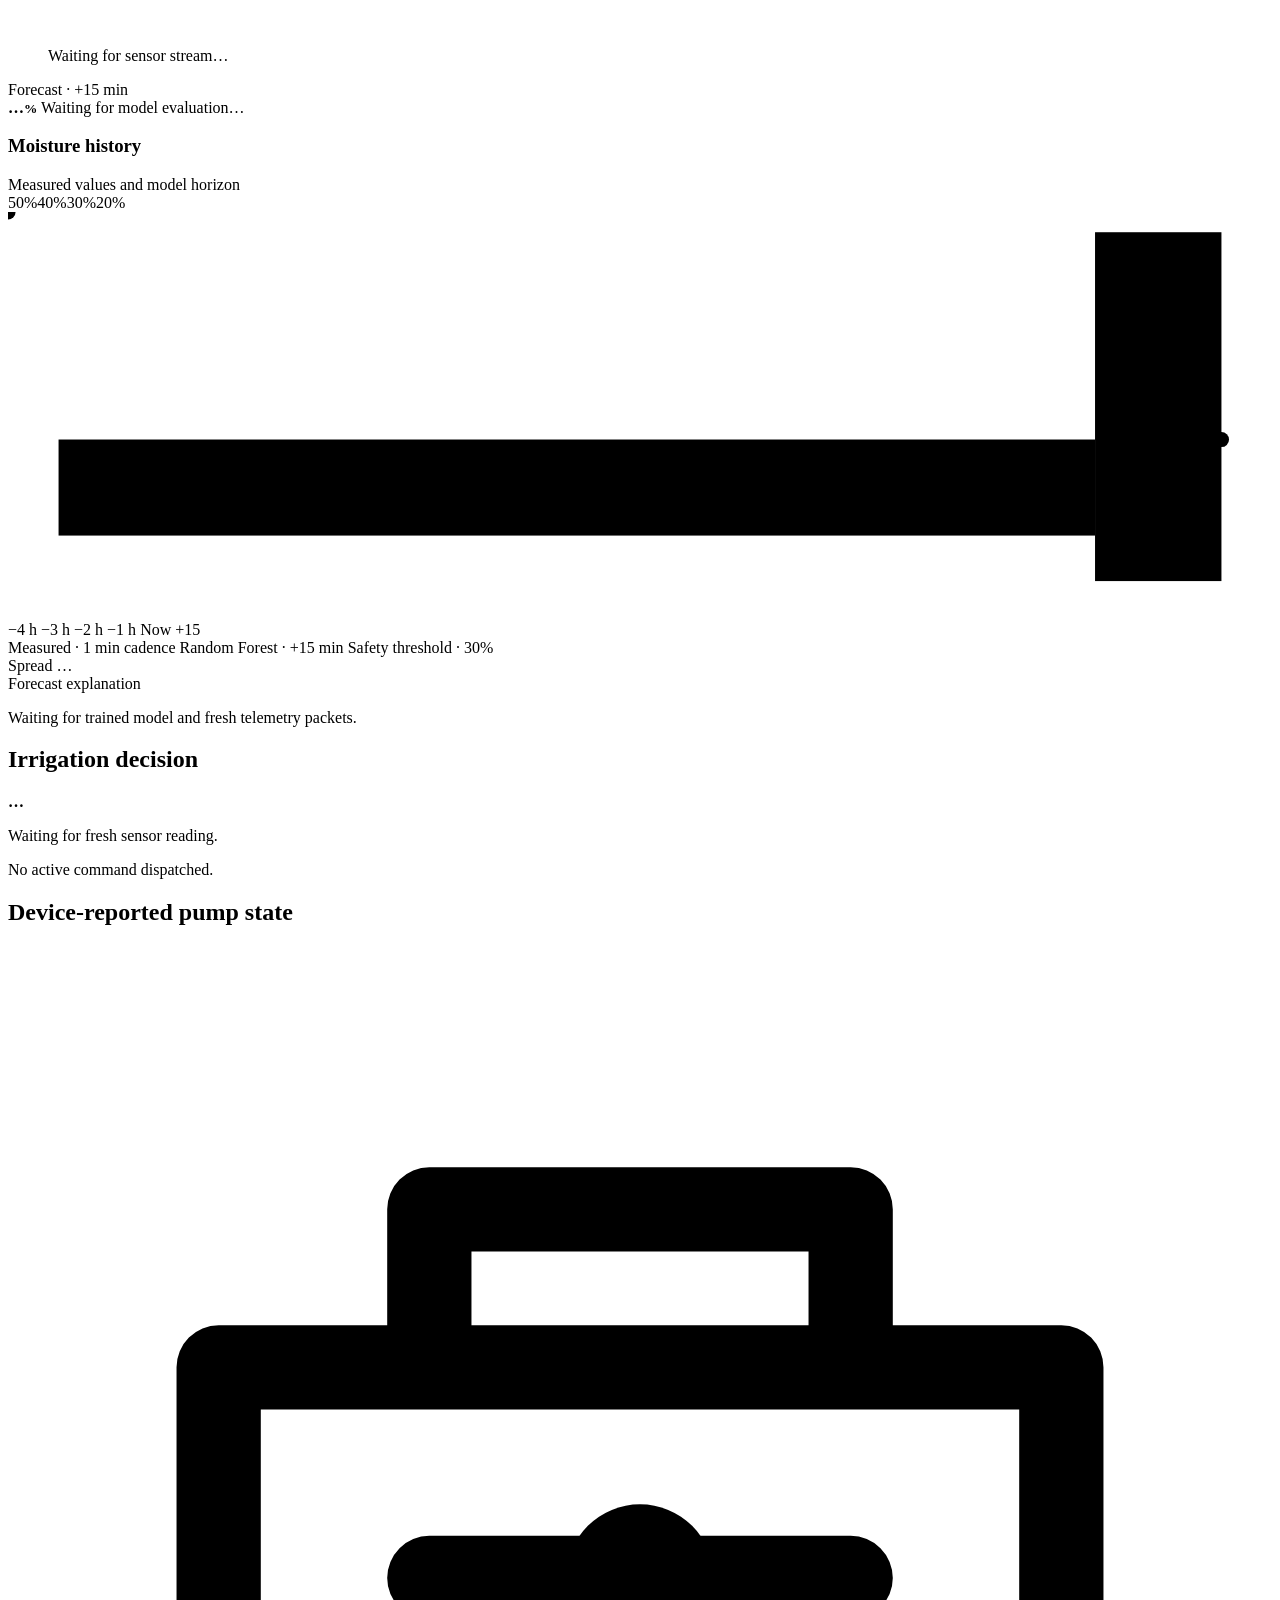
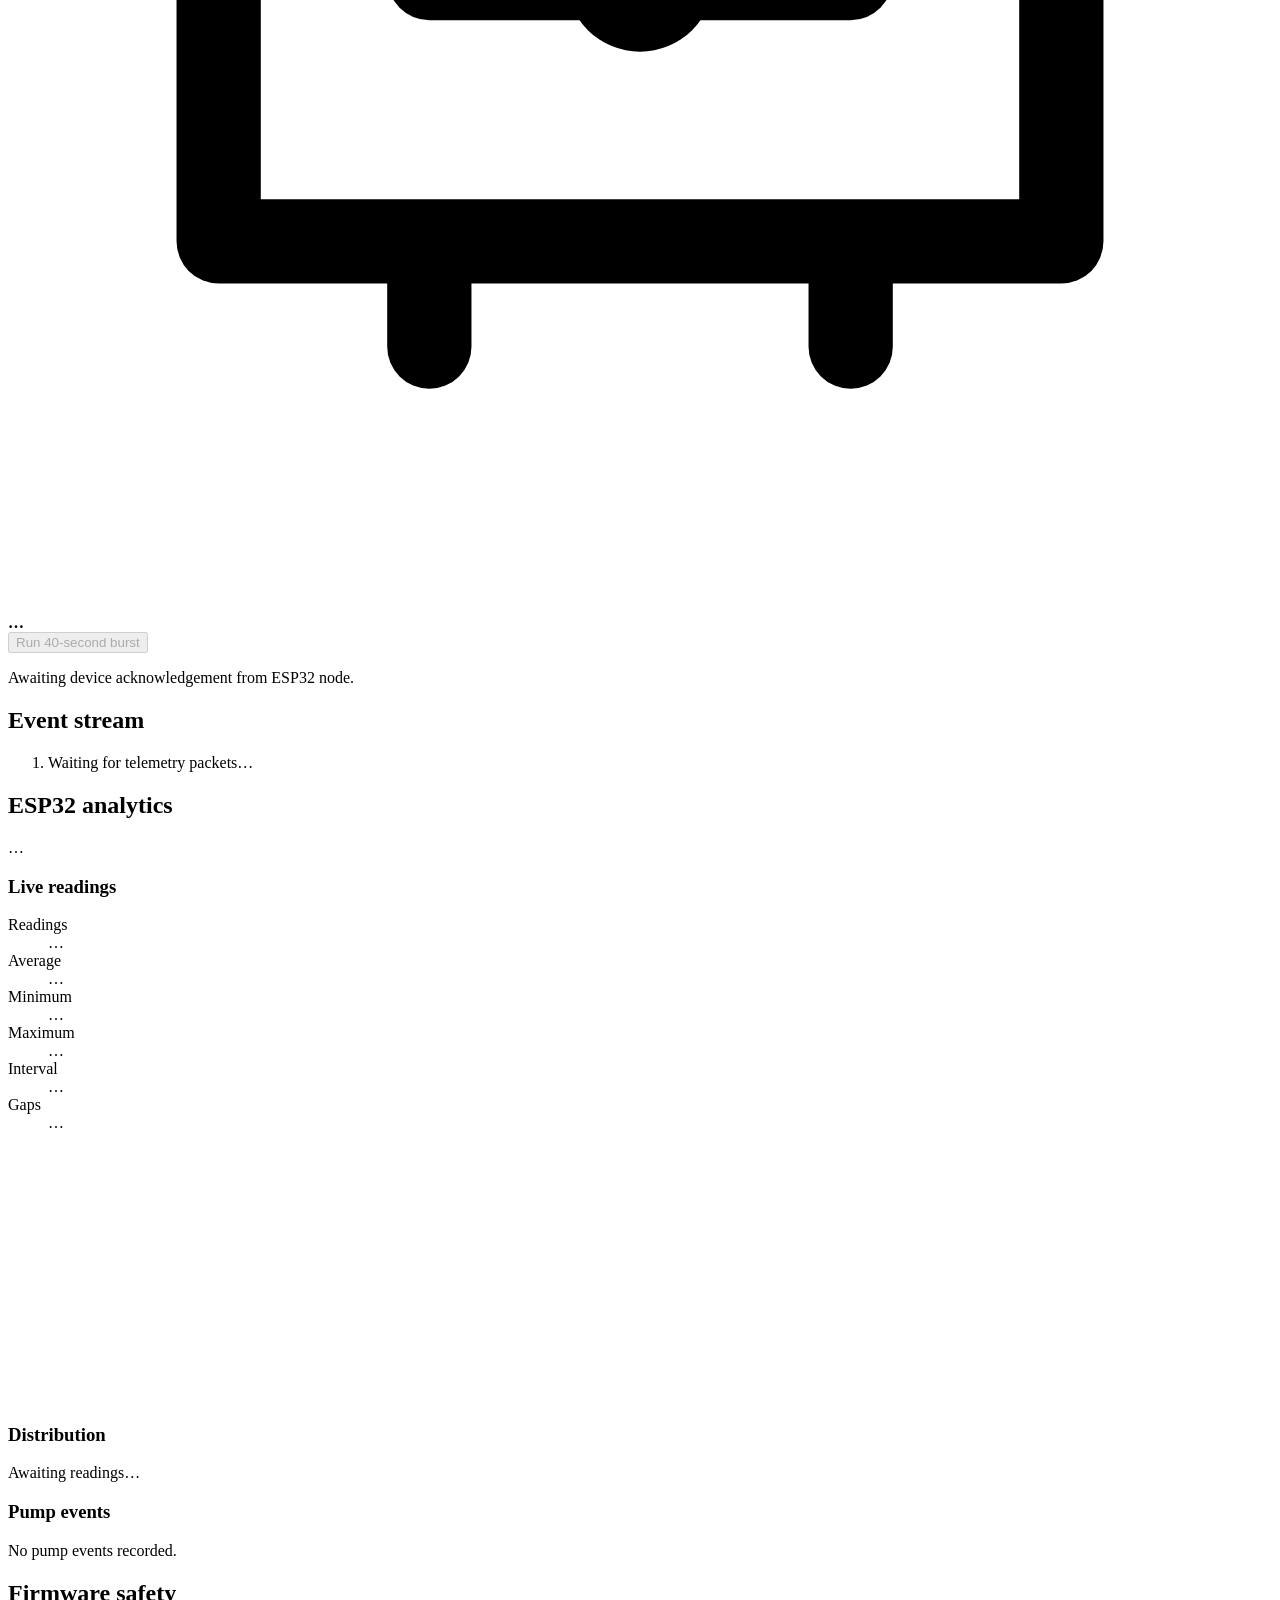
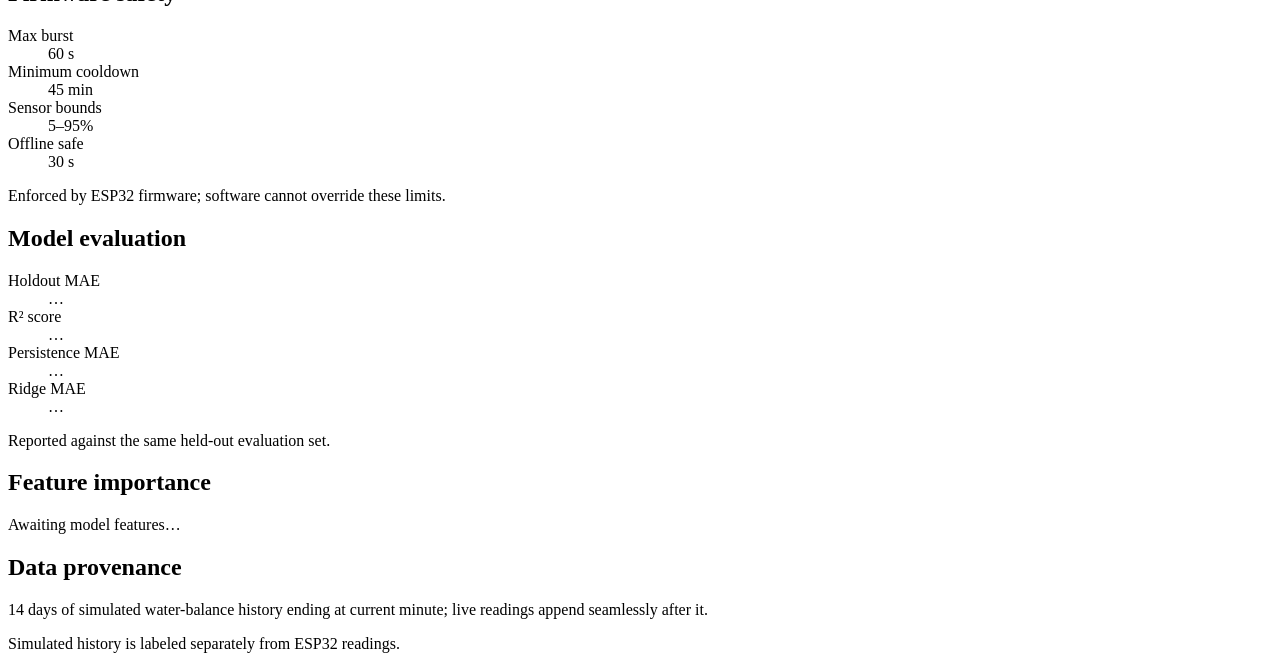
==== commit 7d80c414: "feat: add ESP32 analytics dashboard panel" ====
--- a/src/dashboard/index.html
+++ b/src/dashboard/index.html
@@ -209,6 +209,35 @@
     </section>
   </aside>
 
+  <section class="analytics panel" aria-labelledby="analyticsTitle">
+    <div class="analytics-head">
+      <h2 id="analyticsTitle">ESP32 analytics</h2>
+      <span id="analyticsSource" class="analytics-badge">…</span>
+    </div>
+    <div class="analytics-col">
+      <h3>Live readings</h3>
+      <dl class="stat-grid">
+        <div><dt>Readings</dt><dd id="anCount">…</dd></div>
+        <div><dt>Average</dt><dd id="anAvg">…</dd></div>
+        <div><dt>Minimum</dt><dd id="anMin">…</dd></div>
+        <div><dt>Maximum</dt><dd id="anMax">…</dd></div>
+        <div><dt>Interval</dt><dd id="anInterval">…</dd></div>
+        <div><dt>Gaps</dt><dd id="anGaps">…</dd></div>
+      </dl>
+      <svg id="anChart" class="analytics-chart" viewBox="0 0 1000 200" preserveAspectRatio="none" role="img" aria-label="ESP32 moisture readings over time">
+        <path id="anTrace" class="analytics-trace"></path>
+      </svg>
+    </div>
+    <div class="analytics-col">
+      <h3>Distribution</h3>
+      <div id="anHistogram" class="hist"><div class="muted">Awaiting readings…</div></div>
+    </div>
+    <div class="analytics-col">
+      <h3>Pump events</h3>
+      <div id="anPump" class="pump-track"><span class="muted">No pump events recorded.</span></div>
+    </div>
+  </section>
+
   <footer class="footer panel">
     <section class="footer-col">
       <h2>Firmware safety</h2>
